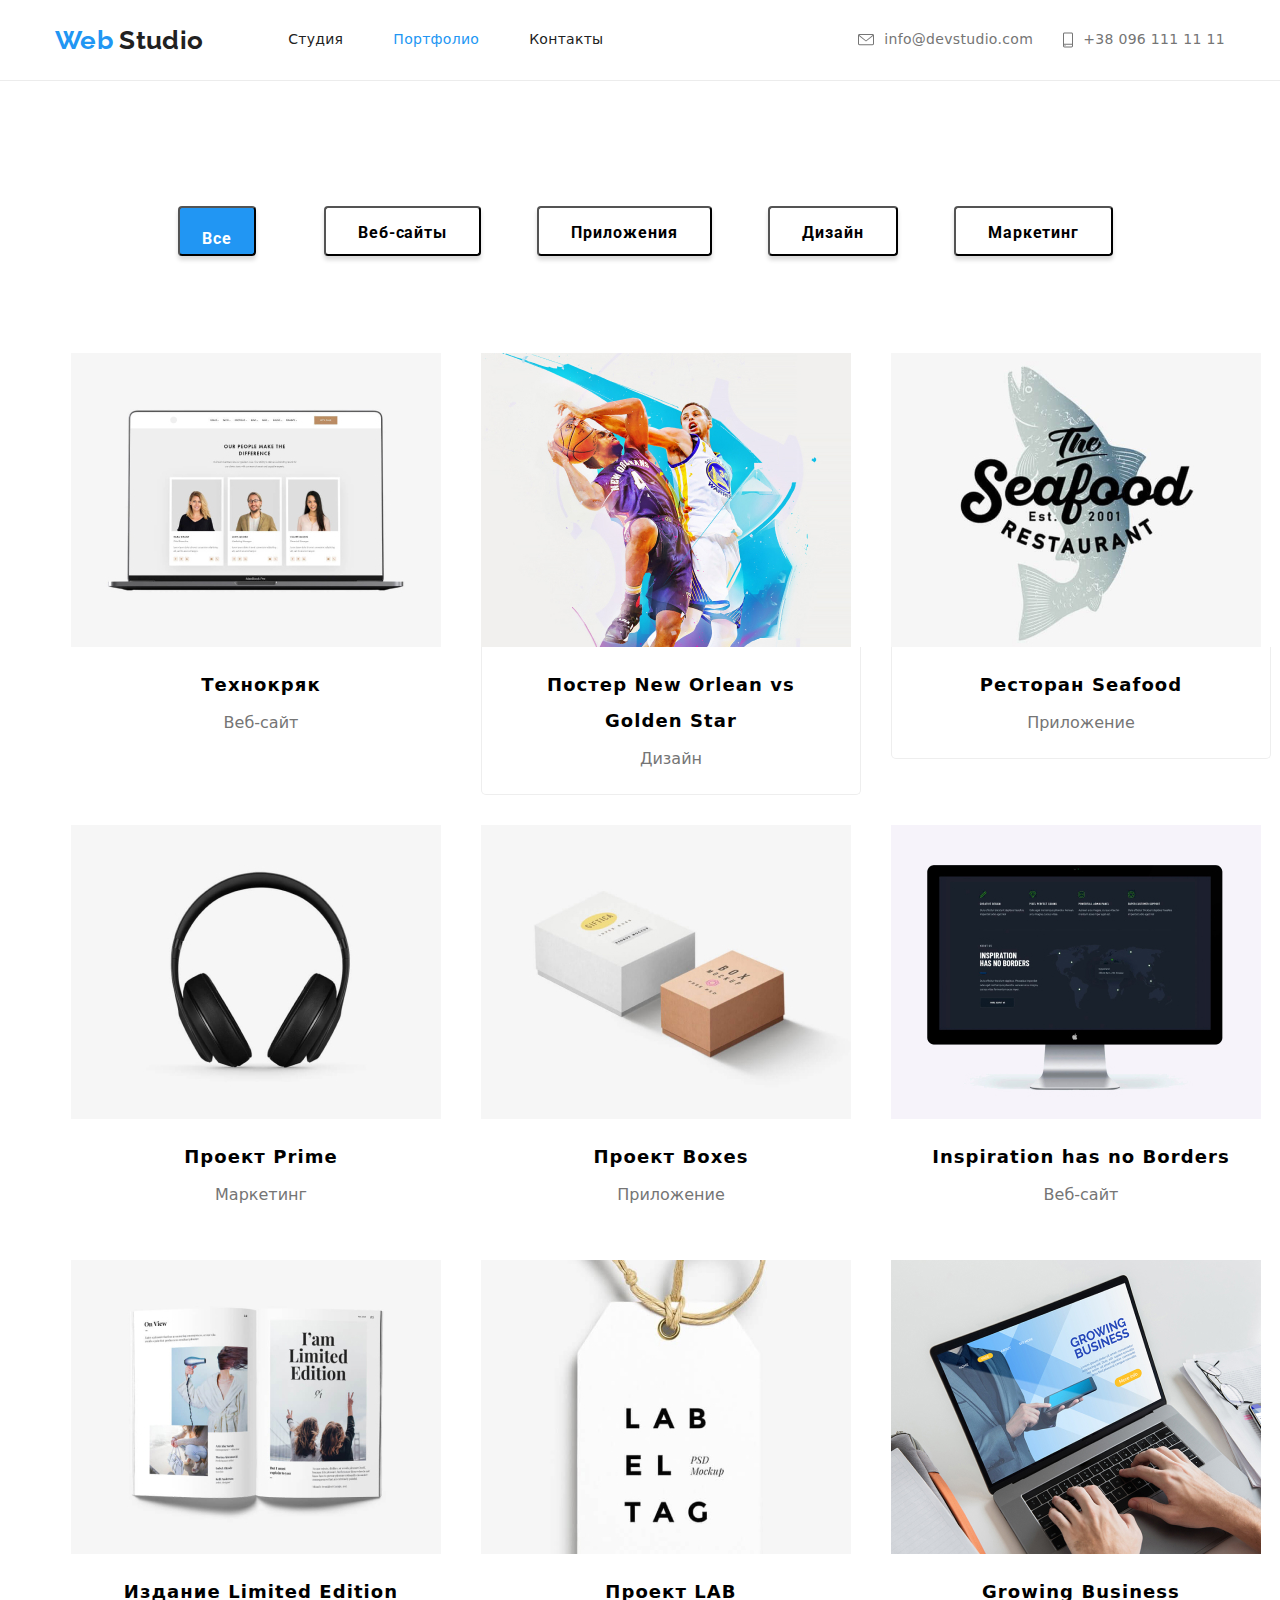
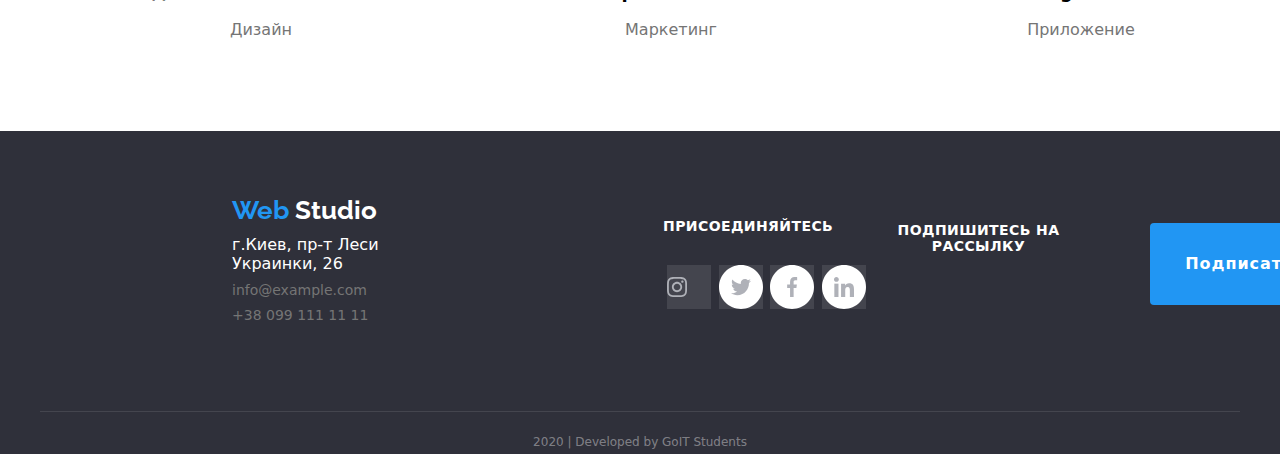
==== portfolio.html @ 2f1d593f "Initial commit" ====
<!DOCTYPE html>
<html lang="ru">
  <head>
    <meta charset="UTF-8" />
    <meta name="viewport" content="width=device-width, initial-scale=1.0" />
    <title>Document</title>
    <link
      href="https://fonts.googleapis.com/css2?family=Raleway:wght@700&family=Roboto:wght@400;500;700;900&display=swap"
      rel="stylesheet"
    />
    <link
      rel="stylesheet"
      href="https://cdnjs.cloudflare.com/ajax/libs/modern-normalize/0.6.0/modern-normalize.min.css"
    />
    <link rel="stylesheet" href="./css/styles.css" />
  </head>
  <body class="page">
    <!-- nav.container(top line) -->
    <header class="header">
      <div class="container">
        <nav class="nav-container">
          <a class="logo" href="./index.html"
            >Web<span class="part-logo"> Studio</span>
          </a>
          <ul class="list">
            <li class="list-item">
              <a class="link" href="./index.html">Студия</a>
            </li>
            <li class="list-item">
              <a class="link link-current" href="./portfolio.html">Портфолио</a>
            </li>
            <li class="list-item">
              <a class="link" href="./blank.html">Контакты</a>
            </li>
          </ul>
        </nav>
        <!-- contacts list -->
        <address class="contacts">
          <a class="button" href="mailto:info@devstudio.com"
            ><img class="contact-image" src="./images/envelope.svg" alt="" />
            <span class="contact-title">info@devstudio.com</span>
          </a>
          <a class="button" href="tel:+380961111111">
            <img class="contact-image" src="./images/smartphone.svg" alt="" />
            <span class="contact-title">+38 096 111 11 11</span></a
          >
        </address>
      </div>
    </header>
    <main>
      <!-- Features container-->
      <section class="cards">
        <div class="container">
          <div class="button-container">
            <h1 class="label">Примеры работ</h1>
            <ul class="buttons-list">
              <li class="button-item">
                <button type="button" class="all-services">Все</button>
              </li>
              <li class="button-item">
                <button type="button-primary" class="service">
                  Веб-сайты
                </button>
              </li>
              <li class="button-item">
                <button type="button-primary" class="service">
                  Приложения
                </button>
              </li>
              <li class="button-item">
                <button type="button-primary" class="service">Дизайн</button>
              </li>
              <li class="button-item">
                <button type="button-primary" class="service">
                  Маркетинг
                </button>
              </li>
            </ul>
          </div>
          <!-- <h2>Контент</h2> -->
          <div class="features-container">
            <ul class="features-list">
              <li class="item">
                <a class="link" href="./blank.html"></a
                ><img
                  class="link-img"
                  src="./images/poster1.jpg"
                  alt="photo"
                />
                <p class="feature-description">
                  Технокряк это современная площадка распространения коронавируса.
                  Компании используют эту платформу для цифрового шпионажа и атак на
                  защищённые сервера конкурентов.
                </p>
                <ul>
                  <li><h3 class="features-title">Технокряк</h3></li>
                  <li><p class="feature-type">Веб-сайт</p></li>
                </ul>
              </li>
              <li class="item">
                <a class="link" href="./blank.html"></a><img class="img-link" src="./images/poster2.jpg" alt="photo" />
                <p class="feature-description">
                  Технокряк это современная площадка распространения коронавируса.
                  Компании используют эту платформу для цифрового шпионажа и атак на
                  защищённые сервера конкурентов.
                </p>
                <ul class="list">
                  <li><h3 class="features-title">Постер New Orlean vs Golden Star</h3></li>
                  <li><p class="feature-type">Дизайн</p></li>
                </ul>
              </li>
              <li class="item">
                <a class="link" href="./blank.html"></a><img class="img-link" src="./images/poster3.jpg" alt="photo" />
                <p class="feature-description">
                  Технокряк это современная площадка распространения коронавируса.
                  Компании используют эту платформу для цифрового шпионажа и атак на
                  защищённые сервера конкурентов.
                </p>
                <ul class="list">
                <li><h3 class="features-title">Ресторан Seafood</h3></li>
                <li><p class="feature-type">Приложение</p></li>
                </ul>
              </li>
              <li class="item">
                <a class="link" href="./blank.html"></a><img class="img-link" src="./images/poster4.jpg" alt="photo" />
                <h3 class="features-title">Проект Prime</h3>
                <p class="feature-description">
                  Технокряк это современная площадка распространения коронавируса.
                  Компании используют эту платформу для цифрового шпионажа и атак на
                  защищённые сервера конкурентов.
                </p>
                <p class="feature-type">Маркетинг</p>
              </li>
              <li class="item">
                <a class="link" href="./blank.html"></a><img class="img-link" src="./images/poster5.jpg" alt="photo" />
                <h3 class="features-title">Проект Boxes</h3>
                <p class="feature-description">
                  Технокряк это современная площадка распространения коронавируса.
                  Компании используют эту платформу для цифрового шпионажа и атак на
                  защищённые сервера конкурентов.
                </p>
                <p class="feature-type">Приложение</p>
              </li>
              <li class="item">
                <a class="link" href="./blank.html"></a><img class="img-link" src="./images/poster6.jpg" alt="photo" />
                <h3 class="features-title">Inspiration has no Borders</h3>
                <p class="feature-description">
                  Технокряк это современная площадка распространения коронавируса.
                  Компании используют эту платформу для цифрового шпионажа и атак на
                  защищённые сервера конкурентов.
                </p>
                <p class="feature-type">Веб-сайт</p>
              </li>
              <li class="item">
                <a class="link" href="./blank.html"></a><img class="img-link" src="./images/poster7.jpg" alt="photo" />
                <h3 class="features-title">Издание Limited Edition</h3>
                <p class="feature-description">
                  Технокряк это современная площадка распространения коронавируса.
                  Компании используют эту платформу для цифрового шпионажа и атак на
                  защищённые сервера конкурентов.
                </p>
                <p class="feature-type">Дизайн</p>
              </li>
              <li class="item">
                <a class="link" href="./blank.html"></a><img class="img-link" src="./images/poster8.jpg" alt="photo" />
                <h3 class="features-title">Проект LAB</h3>
                <p class="feature-description">
                  Технокряк это современная площадка распространения коронавируса.
                  Компании используют эту платформу для цифрового шпионажа и атак на
                  защищённые сервера конкурентов.
                </p>
                <p class="feature-type">Маркетинг</p>
              </li>
              <li class="item">
                <a class="link" href="./blank.html"></a><img class="img-link" src="./images/poster9.jpg" alt="photo" />
                <h3 class="features-title">Growing Business</h3>
                <p class="feature-description">
                  Технокряк это современная площадка распространения коронавируса.
                  Компании используют эту платформу для цифрового шпионажа и атак на
                  защищённые сервера конкурентов.
                </p>
                <p class="feature-type">Приложение</p>
              </li>
            </ul>
          </div>
       </div>
      </section>
    </main>
      <footer class="footer">
        <div class="container">
          <div class="left-container">
            <a class="logo" href="./index.html"><span class="part-logo">Web </span><span
                class="part-logo-footer">Studio</span>
            </a>
            <address class="contacts">
              <p class="address"> г.Киев, пр-т Леси Украинки, 26</p>
              <a class="link" href="mailito:info@devstudio.com">info@example.com</a>
              <a class="link" href="tel:+380991111111">+38 099 111 11 11</a>
            </address>
          </div>
          </section>
      
          <section class="join">
            <h4 class="title">Присоединяйтесь</h4>
            <ul class="social-link-list">
              <li class="social-item">
                <a class="link" aria-label=" https://www.instagram.com/?hl=ru" href="./blank.html"><img class="link-img"
                    src="./images/inst.svg" alt="https://www.instagram.com/?hl=ru" /></a>
              </li>
              <li class="social-item">
                <a class="link" aria-label=" https://twitter.com/explore" href="./blank.html"><img class="link-img"
                    src="./images/twitter.svg" alt="https://twitter.com/explore" /></a>
              </li>
              <li class="social-item">
                <a class="link" aria-label=" https://uk-ua.facebook.com/" href="./blank.html"><img class="link-img"
                    src="./images/facebook.svg" alt="https://uk-ua.facebook.com/" /></a>
              </li>
              <li class="social-item">
                <a class="link" aria-label=" https://www.linkedin.com/" href="./blank.html"><img class="link-img"
                    src="./images/linkedin.svg" alt="https://www.linkedin.com/" /></a>
              </li>
            </ul>
          </section>
          <div class="right-container">
            <h4 class="title">Подпишитесь на рассылку</h4>
            <a class="button" href="./blank.html"><span class="join-button-title">Подписаться</span></a>
          </div>
        </div>
        <p class="copyrights">2020 | Developed by GoIT Students</p>
      </footer>
  </body>
</html>
---- css/styles.css ----
:root {
  --primary-text-color: rgba(0, 0, 0, 0.8);
  --title-text-color: #212121;
  --description-text-color: #757575;
  --accent-color: #2196f3;
  --primary-white-color: #ffffff;
}

html {
  box-sizing: border-box;
}

a {
  display: block;
}
p {
  margin: 0px;
}
h1,
h2,
h3,
h4,
h5,
h6 {
  margin-top: 0;
  margin-bottom: 0;
}
ul {
  margin: 0px;
  padding: 0px;
}

img {
  display: block;
  max-width: 100%;
  height: auto;
}

.body {
  background-color: var(--primary-white-color);
  color: var(--primary-black-color);
  font-family: Roboto, sans-serif;
  letter-spacing: 0.03em;
  
}
* ::before,
* ::after {
box-sizing: inherit;
}

.link {
  color: var(--title-text-color);
  text-decoration: none;
  font-weight: 500;
  font-size: 14px;
  line-height: 1.14;
}

.list {
  list-style: none;
}

.button {
  text-decoration: none;
}

.description {
  color: var(--description-text-color);
}

/* --Header container-- */

.logo {
  font-family: 'Raleway', sans-serif;
  font-weight: 700;
  font-size: 26px;
  line-height: 1.19;
  margin-right: 85px;
  color: var(--accent-color);
  /* identical to box height */
}

.part-logo {
  color: var(--title-text-color);
}

.part-logo:hover,
.part-logo:focus {
  color: var(--accent-color);
}

.part-logo:active,
.logo:active {
  color: crimson;
}

.header {
  background-color: var(--primary-white-color);
  letter-spacing: 0.02em;
  border-bottom: 1px solid #ececec;
}

.header .container {
  display: flex;
  max-width: 1200px;
  min-height: 80px;
  align-items: center;
  margin: 0 auto;
  padding-left: 15px;
  padding-right: 15px;
}

/* --Navigation container-- */
  .header .nav-container {
  align-items: center;
  display: flex;
  margin-right: auto;
}

.header .list {
  padding: 0px;
  display: flex;
}

.header .list-item:not(:nth-last-child(-n+1))
{
  padding-right: 50px;
}

.header .link {
padding-top: 30px;
padding-bottom: 30px;
}

.header .link-current {
  color: var(--accent-color)
}

.list-item {
  color: var(--primary-black-color);
  font-weight: 500;
  font-size: 14px;
  line-height: 1.14;
  letter-spacing: 0.02em;
}

.header .contacts {
  display: flex;
  flex-wrap: wrap;
  font-style: normal;
  margin-left: 10px;
}

.contacts .button {
  text-decoration: none;
  font-weight: 500;
  font-size: 14px;
  line-height: 1.14;
  color: #757575;
  display: flex;
}

.contacts .contact-image {
  margin-right: 10px;
}

.contacts .button:not(:nth-last-child(-n + 1)) {
  margin-right: 30px;
}

.header .button:focus,
.header .button:hover,
.header .link:focus,
.header .link:hover,
.footer .link:focus,
.footer .link:hover {
color: var(--accent-color)
}

.header .button:active,
.header .link:active,
.footer .link:active{
color: crimson
}


/* Hero container */

.hero {
  color: #ffffff;
  background-color: rgba(47, 48, 58, 0.8);
  padding-left: 15px;
  padding-right: 15px;
  min-height: 600px;
  text-align: center;
}

.hero .title {
  font-weight: 900;
  font-size: 44px;
  line-height: 1.4;
  /* or 136% */
  text-align: center;
  letter-spacing: 0.06em;
  text-transform: uppercase;
  margin-bottom: 30px;
}

.hero .container {
  display: inline-block;
  max-width: 696px;
  max-height: 120px;
  margin: 200px 452px 200px 452px;
}

/* Body */

.advantages {
  max-width: 1200px;
  margin: 0 auto;
  padding: 94px 15px;
  border-bottom: 1px solid #ececec;  
}


.advantages .title {
  font-weight: 700;
  font-size: 14px;
  line-height: 1.14;
  letter-spacing: 0.03em;
  text-transform: uppercase;
  margin-top: 30px;
}

.label {
  display: none;
}

.advantages .link-img {
  background-color: #f5f4fa;
  width: 270px;
  height: 120px;
}

.advantages .link-img:hover,
.advantages .link-img:focus {
  background-color: var(--accent-color);
}

.advantages .container {
  display: flex;
  margin: 0 auto;
}

.advantages .list {
  display: flex;
  margin: 0 auto;
}

.advantages .item {
  min-width: 270px;
  border-radius: 4px;
  overflow: hidden;
}
.advantages .item:not(:nth-last-child(-n + 1)) {
  margin-right: 30px;
}

.item .paragraph-text {
  font-size: 14px;
  line-height: 1.7;
  /* or 171% */
  color: #757575;
  margin-top: 10px;
}

/* Duties container */

.duties {
padding: 94px 0;
}

.duties .container {
max-width: 1200px;
padding: 0px 15px;
margin: 0 auto;  
}

.duties .list {
  display: flex;
  margin-left: auto;
  margin-right: auto;
  margin-top: 50px;
}

.duties .title {
  font-weight: 700;
  font-size: 36px;
  line-height: 1.16;
  text-align: center;
}

.duties .duties-title {
  display: flex;
  min-height: 70px;
  font-weight: 700;
  font-size: 14px;
  line-height: 1.14;
  text-align: center;
  text-transform: uppercase;
  background-color: rgba(47, 48, 58, 0.8);
  color: #ffffff;
}

.duties .item {
  display: flex;
  flex-direction: column;
  border-top-left-radius: 4px;
  border-top-right-radius: 4px;
  overflow: hidden;
  min-width: 370px;
}
.duties .item:not(:nth-last-child(-n + 1)) {
  margin-right: 30px;
}

.duties .duties-title-item {
  display: inline-block;
  margin: auto;
}

/* Team container */

.employees {
  padding-top: 95px;
  padding-bottom: 95px;
}

.employees .title{
  font-weight: 700;
  font-size: 36px;
  line-height: 1.17;
  text-align: center;
}

.employees .container {
  max-width: 1200px;
  margin: 0 auto;
  padding-left: 15px;
  padding-right: 15px;
}

.employees .list {
  display: flex;
  padding-top: 50px;
}

.employees .social-link-list {
  list-style: none;
  display: flex;
  max-width: 207px;
  margin: auto;
  padding-bottom: 24px;
}

.social-link-list .social-item {
  display: flex;
  margin: auto;
}

.social-link-list .social-item:hover,
.social-link-list .social-item:focus,
.employees .link:hover,
.employees .link:focus {
  background-color: var(--accent-color);
}

.employees .link {
  display: flex;
  min-width: 44px;
  min-height: 44px;
}

.social-item .link {
  margin: auto;
}

.employees .item:not(:nth-last-child(-n + 1)) {
  margin-right: 30px;
}
.employees .item {
  background-color: var(--primary-white-color);
  border-radius: 4px;
  overflow: hidden;
  min-width: 270px;
  box-shadow: 0px 2px 1px rgba(0, 0, 0, 0.2), 0px 1px 1px rgba(0, 0, 0, 0.14),
    0px 1px 3px rgba(0, 0, 0, 0.12);
  border-radius: 4px;
}
.employees .name {
  font-weight: 500;
  font-size: 16px;
  line-height: 1.19;
  /* identical to box height */
  text-align: center;
  margin-top: 30px;
  margin-bottom: 0px;
}
.employees .description {
  font-size: 16px;
  line-height: 1.19;
  /* identical to box height */
  text-align: center;
  margin-top: 10px;
}

.customers {
  padding-top: 94px;
  padding-bottom: 94px;
  padding-left: 15px;
  padding-right: 15px;
}
.customers .container {
  max-width: 1200px;
  margin: 0 auto;
}
.customers .title {
  font-weight: 700;
  font-size: 36px;
  line-height: 1.17;
  text-align: center;
}
.customers .link:hover,
.customers .link:focus {
  background-color: var(--accent-color);
}
.customers .customers-list {
  list-style: none;
  display: flex;
  margin-top: 50px;
}
.customers-list .item {
  display: flex;
  margin: auto;
  min-width: 175px;
  min-height: 90px;
  border-radius: 4px;
}
.customers-list .item:not(:nth-last-child(-n + 1)) {
  margin-right: 30px;
}
.customers-list .link {
  display: flex;
  min-width: 175px;
  min-height: 90px;
  margin: auto;
}
.customers-list .link-img {
  margin: auto;
}

.sign-up {
  font-weight: 900;
 font-size: 16px;
 line-height: 1.87;
  /* identical to box height, or 187% */
  display: flex;
  align-items: center;
  text-align: center;
  letter-spacing: 0.06em;
  color: var(--primary-white-color);
}
 
.join-title, .sign-title {
 font-weight: 700;
 font-size: 14px;
 line-height: 1.14;
 text-transform: uppercase;
 color: var(--primary-white-color);
}

/* Button container */

.button {
  font-family: inherit;
}

.hero .button {
  display: inline-block;
  border-radius: 4px;
  color: var(--primary-white-color);
  background-color: var(--accent-color);
  border: none;
  outline: none;
}

.button-primary {
  display: inline-block;
  border-radius: 4px;
  color: var(--title-text-color)
  background-color: #F5F4FA;
  border-color: transparent;
  text-align: center;
}

.order-service {
  --h: 50px;
/*   min-width: 200px; */
  padding: 0 32px; /* гарантия отступов при увеличении длинны текста*/
  
  height: var(--h);      /* центрирование одной линии текста по вертикали */
  line-height: var(--h);  /* центрирование одной линии текста по вертикали */
 
  cursor: pointer;
  
    /* текст */
  text-align: center; /* центрирование  по горзонтали */
  font-weight: 700;
  font-size: 16px;
  letter-spacing: 0.06em;
  font-family: 'Roboto', sans-serif;
  font-size: 16px;
  
  /* цвета */
  color: var(--primary-white-color);
  background: var(--accent-color);
  
  /* украшения   */
  box-shadow: 0px 4px 4px rgba(0, 0, 0, 0.15);
  border-radius: 4px;
}

.order-service:hover,
.order-service:focus {
  box-shadow: 0px 2px 2px rgba(0, 0, 0, 0.3);
}

.order-service:active {
  box-shadow: inset 0px 2px 2px crimson;
}

div {
  margin: 1rem;
  text-align: center;
}

.button-item .all-services {
  --h: 50px;
/*   min-width: 200px; */
  padding: 6px 22px; гарантия отступов при увеличении длинны текста
  width: 30px;
  
  height: var(--h);      /* центрирование одной линии текста по вертикали */
  line-height: var(--h);  /* центрирование одной линии текста по вертикали */
 
  cursor: pointer;
  
    /* текст */
  text-align: center; /* центрирование  по горзонтали */
  font-weight: 700;
  font-size: 16px;
  letter-spacing: 0.06em;
  font-family: 'Roboto', sans-serif;
  font-size: 16px;
  
  /* цвета */
  color: var(--primary-white-color);
  background: var(--accent-color);
  
  /* украшения   */
  box-shadow: 0px 4px 4px rgba(0, 0, 0, 0.15);
  border-radius: 4px;
}

.all-services:hover,
.all-services:focus {
  box-shadow: 0px 2px 2px rgba(0, 0, 0, 0.3);
}

.all-services:active {
  box-shadow: inset 0px 2px 2px crimson;
}

div {
  margin: 1rem;
  text-align: center;
}

.service {
  --h: 50px;
/*   min-width: 200px; */
  padding: 0 32px; /* гарантия отступов при увеличении длинны текста*/
  
  height: var(--h);      /* центрирование одной линии текста по вертикали */
  line-height: var(--h);  /* центрирование одной линии текста по вертикали */
 
  cursor: pointer;
  
    /* текст */
  text-align: center; /* центрирование  по горзонтали */
  font-weight: 700;
  font-size: 16px;
  letter-spacing: 0.06em;
  font-family: 'Roboto', sans-serif;
  font-size: 16px;
  
  /* цвета */
  color: var(--primary-black-color);
  background: var(--primary-white-color);
  
  /* украшения   */
  box-shadow: 0px 4px 4px rgba(0, 0, 0, 0.15);
  border-radius: 4px;
}

.service:hover, 
.service:focus {
 background-color: var(--accent-color);
 color: var(--primary-white-color);
}

.service:active {
  box-shadow: inset 0px 2px 2px crimson;
}

div {
  margin: 1rem;
  text-align: center;
}

/* portfolio */

.cards {
padding-top: 95px;
padding-bottom: 34px;
}

.cards .container {
  max-width: 1200px;
  min-width: 1200px;
  margin: auto;
  padding-left: 15px;
  padding-right: 15px;
}

.button-container .buttons-list > li:not(:nth-last-child(-n + 1)) {
  margin-right: 8px;
}

.cards .button-container {
  display: flex;
  padding-bottom: 50px;
  margin: 0 auto;
}

.button-container .buttons-list {
  display: flex;
  margin: 0 auto;
}

.button-container .button-primary {
  min-height: 38px;
  border-radius: 4px;
}

.cards .label {
  display: none;
}

.buttons-list {
  display: flex;
  justify-content: center;
}
.button-item {
  margin-right: 4px;
  margin-left: 4px;
  margin-bottom: 25px;
  margin-top: 24px;
  padding: 6px 22px;
  min-width: 145px;
  text-align: center;
}

.features-container {
  width: 1200px;
}

.features-container .features-list {
  display: flex;
  flex-wrap: wrap;
}

.features-list .item {
  min-width: calc((100% - 60px) / 3);
  max-width: 370px;
  margin-right: 30px;
  margin-bottom: 30px;
  overflow: hidden;
}

.features-list .item:nth-last-child(-n + 3) {
  margin-bottom: 0px;
}
.features-list .item:nth-child(3n) {
  margin-right: 0px;
}

.feature-description {
  display: none;
  font-weight: 400;
  font-size: 18px;
  line-height: 1.56;
  /* or 156% */
  color: #ffffff;
}

.features-list .features-title {
  font-weight: 700;
  font-size: 18px;
  line-height: 2;
  /* identical to box height, or 200% */
  letter-spacing: 0.06em;
  padding: 20px 24px 5px 24px;
}

.features-list .feature-type {
  font-size: 16px;
  line-height: 1.88;
  /* identical to box height, or 187% */
  color: #757575;
  padding: 0px 24px 20px 24px;
}

.features-list .list{
  border-right-width: 1px;
  border-right-style: solid;
  border-right-color: #eeeeee;
  border-bottom-width: 1px;
  border-bottom-style: solid;
  border-bottom-color: #eeeeee;
  border-left-width: 1px;
  border-left-style: solid;
  border-left-color: #eeeeee;
  border-bottom-right-radius: 5px;
  border-bottom-left-radius: 5px;
}



.our-duties-list {
  display: flex;
}

.our-duties-item {
  width: 370px;
  margin-right: 30px;
}

.our-duties-list > .our-duty-item :not(:last-child)
{
  margin-right: 0px;
}

.section-background {
  background-color: #F5F4FA;
}

.our-team-list {
  display: flex;
  flex-wrap: wrap;
  width: calc((100%-90px)  /4);
}

.our-team-item {
  margin-right: 30px;
  background-color: var(--primary-white-color--);
}
.our-team-list > li :not(:last-child)
{
  margin-right: 0px;
}

/* Footer container */

.footer {
  text-align: center;
  background: #2f303a;
}

.footer .container {
  min-width: 1200px;
  padding: 48px 200px 46px 200px;
  display: flex;
  align-items: center;
}

.footer .part-logo-footer,
.address {
color: var(--primary-white-color);
}

.footer .link {
  color: var(--description-text-color);
}

.footer .join {
  text-align: left;
  margin-left: 180px;
  margin-top: 10px;
}

.join .title { 
  font-weight: 700;
  font-size: 14px;
  line-height: 1.14;
  letter-spacing: 0.03em;
  text-transform: uppercase;
  color: #ffffff;
  margin-bottom: 20px;
}

.join .social-link-list {
  display: flex;
  min-width: 207px;
  min-height: 65px;
}
.join .social-link-list > li {
  min-width: 44px;
  min-height: 44px;
  margin: auto;
  display: flex;
}
.join .link {
  min-width: 44px;
  min-height: 44px;
  display: flex;
  background-color: rgba(255, 255, 255, 0.1);
  margin: 0 auto;
}
.join .link {
  margin: auto;
}
.join .link:hover,
.join .link:focus {
background-color: var(--accent-color);
}

.join .link:active {
color: crimson;
}

.left-container .address {
  margin: 10px 0;
}
.left-container .link {
  margin-bottom: 9px;
}
.footer .left-container {
  min-width: 235px;
  text-align: left;
}
.left-container .contacts {
  display: flex;
  flex-direction: column;
}

.right-container {
  margin-left: auto;
  min-width: 480px;
  display: flex;
}
.right-container .title {
  padding-bottom: 50px;
  font-weight: 700;
  font-size: 14px;
  line-height: 1.14;
  letter-spacing: 0.03em;
  text-transform: uppercase;
  color: #ffffff;
}
.right-container .button {
  display: flex;
  margin-left: 63px;
  min-width: 200px;
  min-height: 50px;
  border-radius: 4px;
  background-color: #2196f3;
}
.right-container .join-button-title {
  margin: auto;
  color: #ffffff;
  font-weight: 900;
  font-size: 16px;
  line-height: 1.87;
  /* identical to box height, or 187% */
  letter-spacing: 0.06em;
}

.footer .copyrights {
  padding-top: 18px;
  margin: 0px;
  font-weight: 400;
  font-size: 12px;
  line-height: 2;
  color: rgba(255, 255, 255, 0.4);
  display: inline-block;
  min-width: 1200px;
  border-top: 1px solid rgba(255, 255, 255, 0.1);
}

.footer .part-logo {
  color: var(--accent-color);
}

.footer .part-logo-footer {
  color: var(--primary-white-color);
}

.footer .part-logo-footer:hover,
.footer .part-logo-footer:focus {
  color: var(--accent-color);
}

.footer .part-logo:active,
.footer .part-logo-footer:active {
  color: crimson;
}


ul {
  list-style: none;
}

 a {
 text-decoration: none;
 color: inherit;
 }

 address {
font-style: inherit;
}
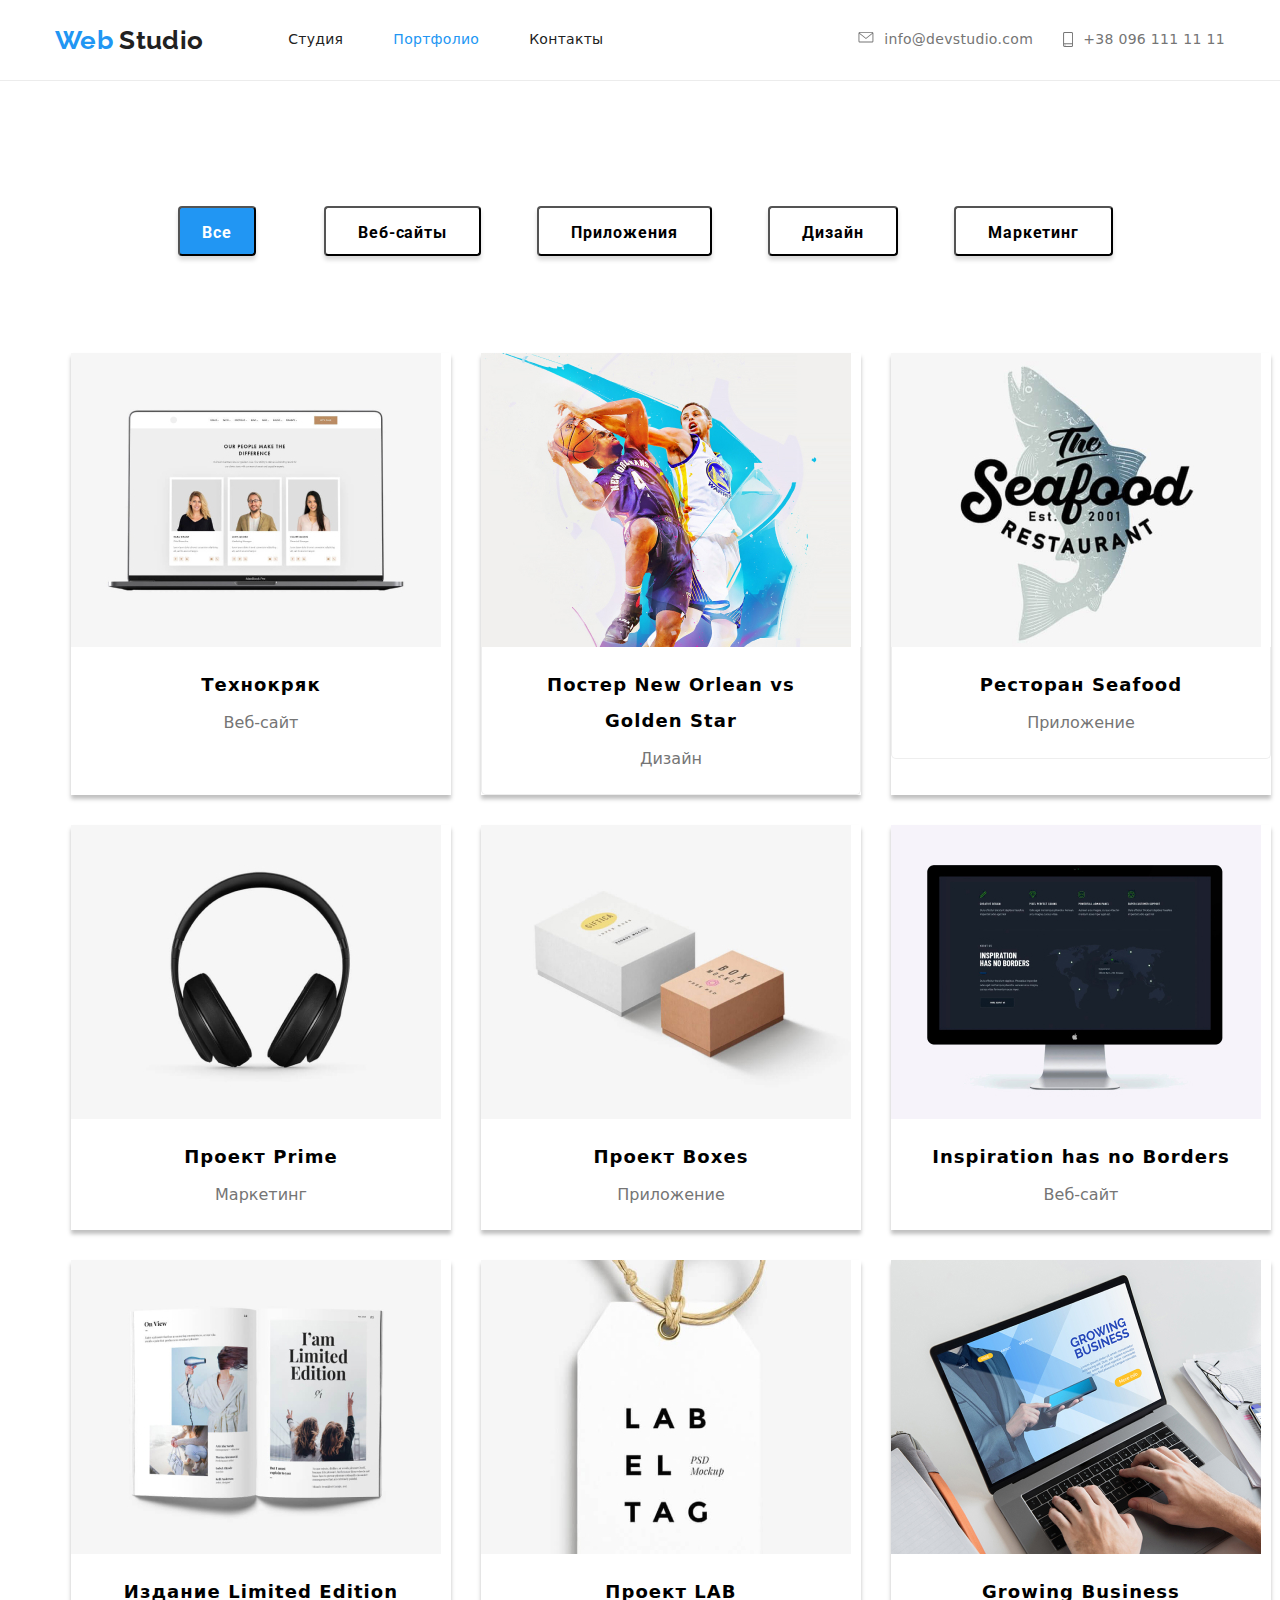
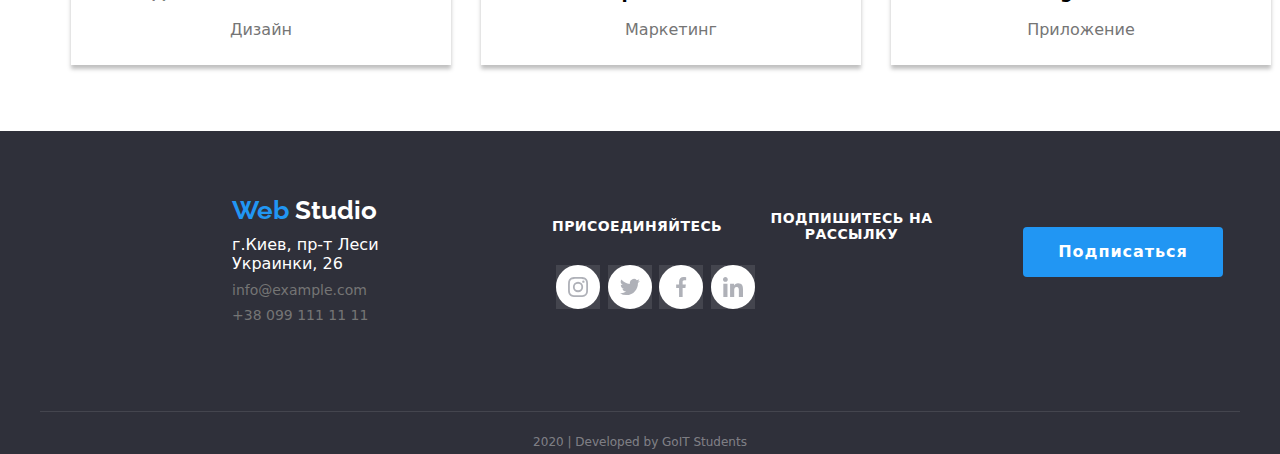
==== commit 15d57b7a: "22.07.20 remarks" ====
--- a/portfolio.html
+++ b/portfolio.html
@@ -19,8 +19,7 @@
     <header class="header">
       <div class="container">
         <nav class="nav-container">
-          <a class="logo" href="./index.html"
-            >Web<span class="part-logo"> Studio</span>
+          <a class="logo" href="./index.html">Web<span class="part-logo"> Studio</span>
           </a>
           <ul class="list">
             <li class="list-item">
@@ -36,14 +35,17 @@
         </nav>
         <!-- contacts list -->
         <address class="contacts">
-          <a class="button" href="mailto:info@devstudio.com"
-            ><img class="contact-image" src="./images/envelope.svg" alt="" />
-            <span class="contact-title">info@devstudio.com</span>
+          <a class="button" href="mailto:info@devstudio.com">
+            <svg class="icon" width="16" height="11.2">
+              <use href="./images/sprite.svg#icon-envelope"></use>
+            </svg>info@devstudio.com
           </a>
           <a class="button" href="tel:+380961111111">
-            <img class="contact-image" src="./images/smartphone.svg" alt="" />
-            <span class="contact-title">+38 096 111 11 11</span></a
-          >
+            <svg class="icon" width="10" height="15">
+              <use href="./images/sprite.svg#icon-smartphone"></use>
+            </svg>
+            <span class="contact-title">+38 096 111 11 11</span>
+          </a>
         </address>
       </div>
     </header>
@@ -204,26 +206,42 @@
             <h4 class="title">Присоединяйтесь</h4>
             <ul class="social-link-list">
               <li class="social-item">
-                <a class="link" aria-label=" https://www.instagram.com/?hl=ru" href="./blank.html"><img class="link-img"
-                    src="./images/inst.svg" alt="https://www.instagram.com/?hl=ru" /></a>
-              </li>
-              <li class="social-item">
-                <a class="link" aria-label=" https://twitter.com/explore" href="./blank.html"><img class="link-img"
-                    src="./images/twitter.svg" alt="https://twitter.com/explore" /></a>
-              </li>
-              <li class="social-item">
-                <a class="link" aria-label=" https://uk-ua.facebook.com/" href="./blank.html"><img class="link-img"
-                    src="./images/facebook.svg" alt="https://uk-ua.facebook.com/" /></a>
-              </li>
-              <li class="social-item">
-                <a class="link" aria-label=" https://www.linkedin.com/" href="./blank.html"><img class="link-img"
-                    src="./images/linkedin.svg" alt="https://www.linkedin.com/" /></a>
+                <a class="link" aria-label=" https://www.instagram.com/?hl=ru" href="./blank.html"><svg class="icon"
+                    width="44" height="44">
+                    <use href="./images/sprite.svg#icon-inst"></use>
+                  </svg>
+                </a>
+              </li>
+              <li class="social-item">
+                <a class="link" aria-label=" https://www.instagram.com/?hl=ru" href="./blank.html"><svg class="icon"
+                    width="44" height="44">
+                    <use href="./images/sprite.svg#icon-twitter"></use>
+                  </svg>
+                </a>
+              </li>
+              <li class="social-item">
+                <a class="link" aria-label=" https://www.instagram.com/?hl=ru" href="./blank.html"><svg class="icon"
+                    width="44" height="44">
+                    <use href="./images/sprite.svg#icon-facebook"></use>
+                  </svg>
+                </a>
+              </li>
+              <li class="social-item">
+                <a class="link" aria-label=" https://www.instagram.com/?hl=ru" href="./blank.html"><svg class="icon"
+                    width="44" height="44">
+                    <use href="./images/sprite.svg#icon-linkedin"></use>
+                  </svg>
+                </a>
               </li>
             </ul>
           </section>
           <div class="right-container">
             <h4 class="title">Подпишитесь на рассылку</h4>
-            <a class="button" href="./blank.html"><span class="join-button-title">Подписаться</span></a>
+            <div class="button-container">
+              <a class="button" href="./blank.html">
+                <span class="join-button-title">Подписаться</span>
+              </a>
+            </div>
           </div>
         </div>
         <p class="copyrights">2020 | Developed by GoIT Students</p>
--- a/css/styles.css
+++ b/css/styles.css
@@ -148,7 +148,8 @@
   display: flex;
   flex-wrap: wrap;
   font-style: normal;
-  margin-left: 10px;
+  margin-left: auto;
+  justify-content: center;
 }
 
 .contacts .button {
@@ -158,6 +159,18 @@
   line-height: 1.14;
   color: #757575;
   display: flex;
+}
+
+.button .icon {
+  display: inline-block;
+  margin-right: 10px;
+  background-position: center;
+  align-content: center;
+}
+
+.button .icon:hover,
+.button .icon:focus {
+  background-color: var(--accent-color);
 }
 
 .contacts .contact-image {
@@ -186,14 +199,29 @@
 
 /* Hero container */
 
+/* Overlay */
+
 .hero {
   color: #ffffff;
-  background-color: rgba(47, 48, 58, 0.8);
   padding-left: 15px;
   padding-right: 15px;
   min-height: 600px;
   text-align: center;
-}
+  max-width: 1600px;
+  margin-left: auto;
+  margin-right: auto;
+}
+
+.overlay {
+ height: 600px;
+ max-width: 1600px;
+ margin-left: auto;
+ margin-right: auto;
+ background-image: linear-gradient(to right, rgba(47, 48, 58, 0.8), rgba(47, 48, 58, 0.8)), url(../images/Header\ img.jpg);
+ background-size: cover;
+ background-position: center;
+}
+
 
 .hero .title {
   font-weight: 900;
@@ -230,20 +258,24 @@
   letter-spacing: 0.03em;
   text-transform: uppercase;
   margin-top: 30px;
+  text-align: left;
 }
 
 .label {
   display: none;
 }
 
-.advantages .link-img {
-  background-color: #f5f4fa;
+.advantages .icon-container {
   width: 270px;
   height: 120px;
-}
-
-.advantages .link-img:hover,
-.advantages .link-img:focus {
+  background-color: #f5f4fa;
+  padding: 25px 100px;
+  border-radius: 4px;
+  margin-left: 0px;
+}
+
+.advantages .icon-container:hover,
+.advantages .icon-container:focus {
   background-color: var(--accent-color);
 }
 
@@ -258,7 +290,7 @@
 }
 
 .advantages .item {
-  min-width: 270px;
+  max-width: 270px;
   border-radius: 4px;
   overflow: hidden;
 }
@@ -272,6 +304,7 @@
   /* or 171% */
   color: #757575;
   margin-top: 10px;
+  text-align: left;
 }
 
 /* Duties container */
@@ -444,6 +477,7 @@
   margin: auto;
   min-width: 175px;
   min-height: 90px;
+  outline: solid 1px #AFB1B8;
   border-radius: 4px;
 }
 .customers-list .item:not(:nth-last-child(-n + 1)) {
@@ -486,7 +520,7 @@
 }
 
 .hero .button {
-  display: inline-block;
+  display: inline-flex;
   border-radius: 4px;
   color: var(--primary-white-color);
   background-color: var(--accent-color);
@@ -494,6 +528,13 @@
   outline: none;
 }
 
+  /* .contacts .button:first-child::after {
+  content: ;
+  background-image: url(../images/envelope.svg);
+  background-size: contain;
+  background-color: tomato;
+  } */
+
 .button-primary {
   display: inline-block;
   border-radius: 4px;
@@ -547,7 +588,7 @@
 .button-item .all-services {
   --h: 50px;
 /*   min-width: 200px; */
-  padding: 6px 22px; гарантия отступов при увеличении длинны текста
+  padding: 0px 22px; гарантия отступов при увеличении длинны текста
   width: 30px;
   
   height: var(--h);      /* центрирование одной линии текста по вертикали */
@@ -696,6 +737,7 @@
   margin-right: 30px;
   margin-bottom: 30px;
   overflow: hidden;
+  box-shadow: 0px 4px 4px rgba(0, 0, 0, 0.25);
 }
 
 .features-list .item:nth-last-child(-n + 3) {
@@ -774,6 +816,7 @@
 .our-team-item {
   margin-right: 30px;
   background-color: var(--primary-white-color--);
+  box-shadow: 0px 4px 4px rgba(0, 0, 0, 0.25);
 }
 .our-team-list > li :not(:last-child)
 {
@@ -785,6 +828,10 @@
 .footer {
   text-align: center;
   background: #2f303a;
+  justify-content: space-around;
+  max-width: 1600px;
+  margin-left: auto;
+  margin-right: auto;
 }
 
 .footer .container {
@@ -805,7 +852,7 @@
 
 .footer .join {
   text-align: left;
-  margin-left: 180px;
+  margin-left: 69px;
   margin-top: 10px;
 }
 
@@ -870,7 +917,7 @@
   display: flex;
 }
 .right-container .title {
-  padding-bottom: 50px;
+  padding-bottom: 75px;
   font-weight: 700;
   font-size: 14px;
   line-height: 1.14;
@@ -895,6 +942,15 @@
   /* identical to box height, or 187% */
   letter-spacing: 0.06em;
 }
+
+.right-container .join-button-title::after {
+  background-image: url(../images/icon\ send.svg);
+  background-size: contain;
+  content: ;
+  width: 24px;
+  height: 24px;
+}
+
 
 .footer .copyrights {
   padding-top: 18px;
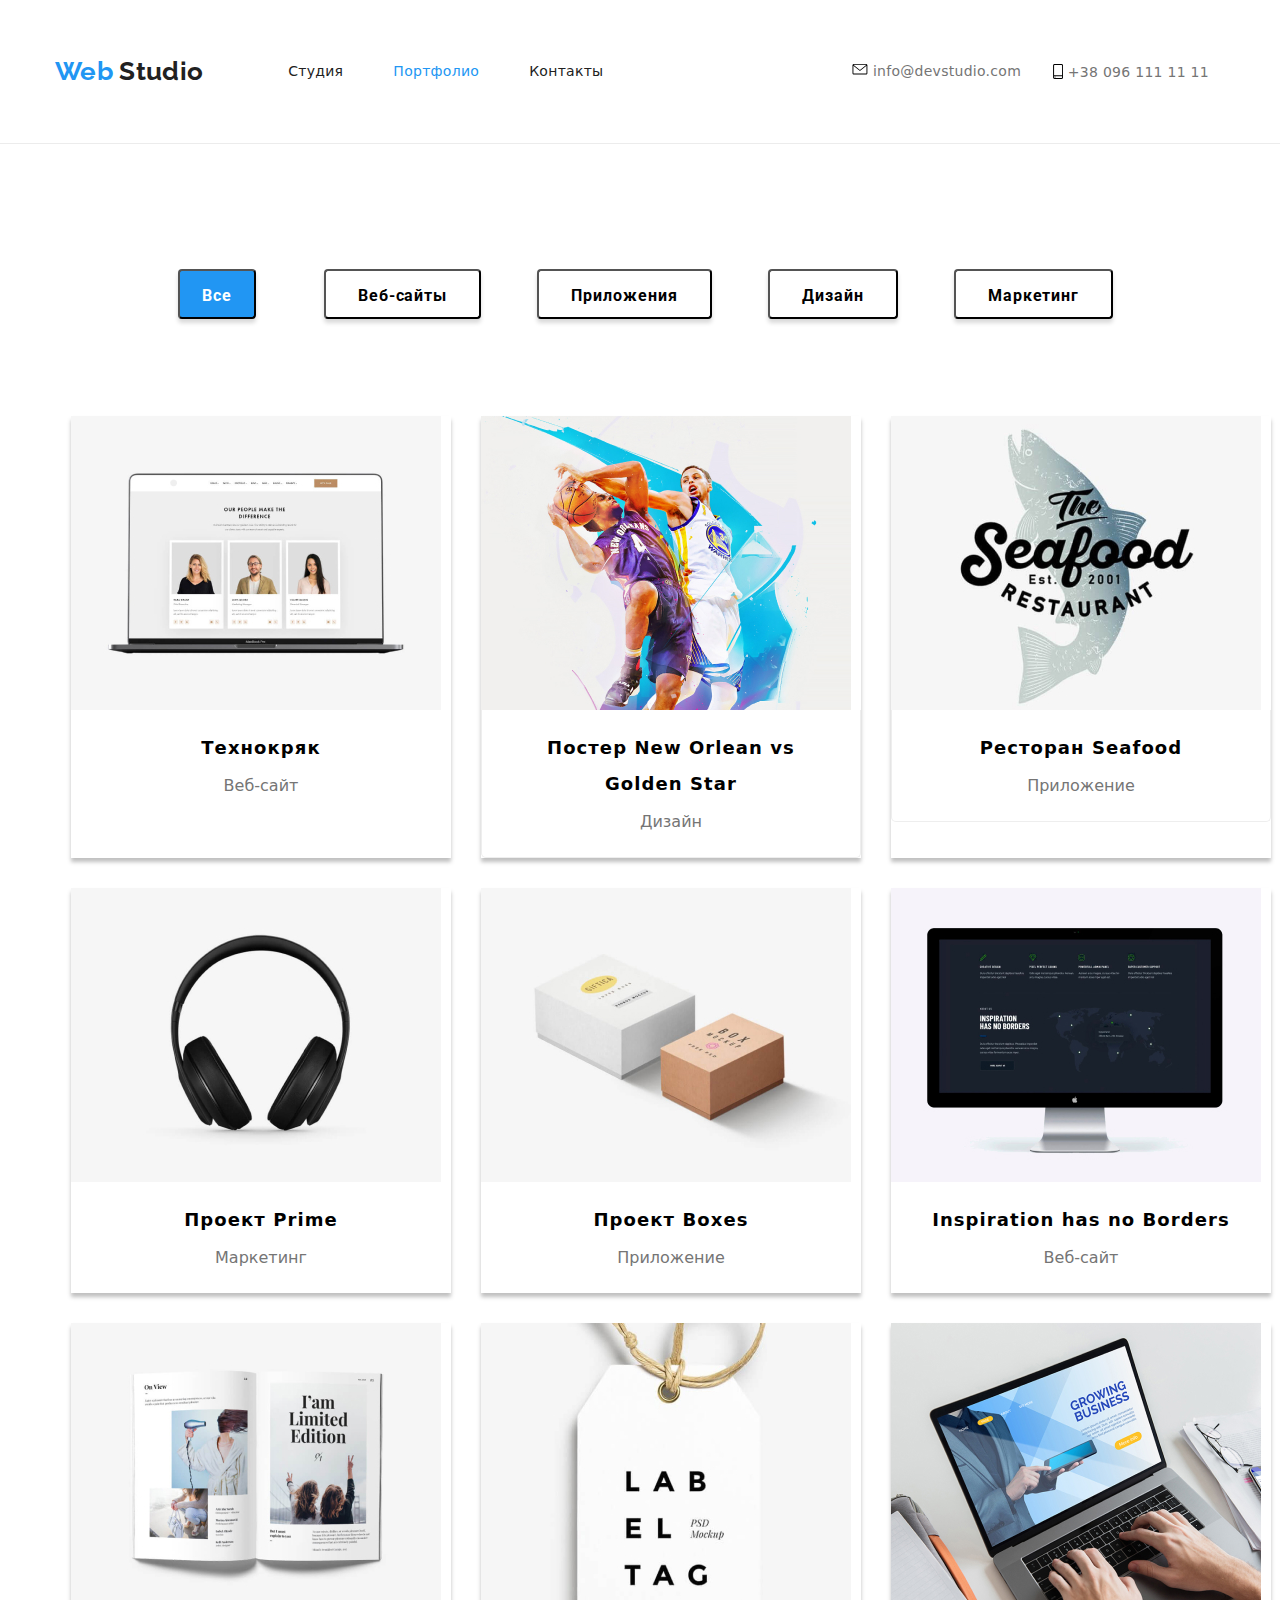
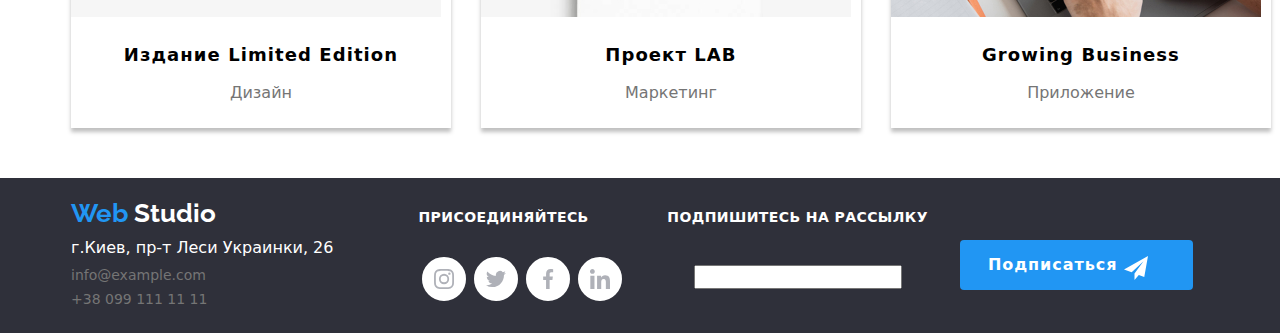
==== commit 0a6e9b8b: "remarks 24.07.2020" ====
--- a/portfolio.html
+++ b/portfolio.html
@@ -34,19 +34,21 @@
           </ul>
         </nav>
         <!-- contacts list -->
-        <address class="contacts">
-          <a class="button" href="mailto:info@devstudio.com">
-            <svg class="icon" width="16" height="11.2">
-              <use href="./images/sprite.svg#icon-envelope"></use>
-            </svg>info@devstudio.com
-          </a>
-          <a class="button" href="tel:+380961111111">
-            <svg class="icon" width="10" height="15">
-              <use href="./images/sprite.svg#icon-smartphone"></use>
-            </svg>
-            <span class="contact-title">+38 096 111 11 11</span>
-          </a>
-        </address>
+        <ul class=" contacts-list">
+          <li class="auth-nav">
+            <a href="mailto:info@devstudio.com" class="link">
+              <svg class="icon" width="16" height="11.2">
+                <use href="./images/sprite.svg#icon-envelope"></use>
+              </svg>
+              info@devstudio.com</a>
+          </li>
+          <li class="auth-nav">
+            <a href="tel:+38096111111" class="link">
+              <svg class="icon phone" width="10" height="15">
+                <use href="./images/sprite.svg#icon-smartphone"></use>
+              </svg>
+              +38 096 111 11 11</a></li>
+        </ul>
       </div>
     </header>
     <main>
@@ -188,63 +190,66 @@
        </div>
       </section>
     </main>
-      <footer class="footer">
-        <div class="container">
-          <div class="left-container">
-            <a class="logo" href="./index.html"><span class="part-logo">Web </span><span
-                class="part-logo-footer">Studio</span>
+    <footer class="footer">
+      <div class="container">
+        <div class="left-container">
+          <a class="logo" href="./index.html"><span class="part-logo">Web </span><span
+              class="part-logo-footer">Studio</span>
+          </a>
+          <address class="contacts">
+            <p class="address"> г.Киев, пр-т Леси Украинки, 26</p>
+            <a class="link" href="mailito:info@devstudio.com">info@example.com</a>
+            <a class="link" href="tel:+380991111111">+38 099 111 11 11</a>
+          </address>
+        </div>
+        </section>
+
+        <section class="join">
+          <h4 class="title">Присоединяйтесь</h4>
+          <ul class="social-link-list">
+            <li class="social-item">
+              <a class="link" aria-label=" https://www.instagram.com/?hl=ru" href="./blank.html"><svg class="icon"
+                  width="44" height="44">
+                  <use href="./images/sprite.svg#icon-inst"></use>
+                </svg>
+              </a>
+            </li>
+            <li class="social-item">
+              <a class="link" aria-label=" https://www.instagram.com/?hl=ru" href="./blank.html"><svg class="icon"
+                  width="44" height="44">
+                  <use href="./images/sprite.svg#icon-twitter"></use>
+                </svg>
+              </a>
+            </li>
+            <li class="social-item">
+              <a class="link" aria-label=" https://www.instagram.com/?hl=ru" href="./blank.html"><svg class="icon"
+                  width="44" height="44">
+                  <use href="./images/sprite.svg#icon-facebook"></use>
+                </svg>
+              </a>
+            </li>
+            <li class="social-item">
+              <a class="link" aria-label=" https://www.instagram.com/?hl=ru" href="./blank.html"><svg class="icon"
+                  width="44" height="44">
+                  <use href="./images/sprite.svg#icon-linkedin"></use>
+                </svg>
+              </a>
+            </li>
+          </ul>
+        </section>
+        <div class="right-container">
+          <div class="title-container">
+            <h4 class="title">Подпишитесь на рассылку</h4><br>
+            <input type="email">
+          </div>
+          <div class="sign-container">
+            <a class="sign" href="./blank.html">
+              Подписаться
             </a>
-            <address class="contacts">
-              <p class="address"> г.Киев, пр-т Леси Украинки, 26</p>
-              <a class="link" href="mailito:info@devstudio.com">info@example.com</a>
-              <a class="link" href="tel:+380991111111">+38 099 111 11 11</a>
-            </address>
-          </div>
-          </section>
-      
-          <section class="join">
-            <h4 class="title">Присоединяйтесь</h4>
-            <ul class="social-link-list">
-              <li class="social-item">
-                <a class="link" aria-label=" https://www.instagram.com/?hl=ru" href="./blank.html"><svg class="icon"
-                    width="44" height="44">
-                    <use href="./images/sprite.svg#icon-inst"></use>
-                  </svg>
-                </a>
-              </li>
-              <li class="social-item">
-                <a class="link" aria-label=" https://www.instagram.com/?hl=ru" href="./blank.html"><svg class="icon"
-                    width="44" height="44">
-                    <use href="./images/sprite.svg#icon-twitter"></use>
-                  </svg>
-                </a>
-              </li>
-              <li class="social-item">
-                <a class="link" aria-label=" https://www.instagram.com/?hl=ru" href="./blank.html"><svg class="icon"
-                    width="44" height="44">
-                    <use href="./images/sprite.svg#icon-facebook"></use>
-                  </svg>
-                </a>
-              </li>
-              <li class="social-item">
-                <a class="link" aria-label=" https://www.instagram.com/?hl=ru" href="./blank.html"><svg class="icon"
-                    width="44" height="44">
-                    <use href="./images/sprite.svg#icon-linkedin"></use>
-                  </svg>
-                </a>
-              </li>
-            </ul>
-          </section>
-          <div class="right-container">
-            <h4 class="title">Подпишитесь на рассылку</h4>
-            <div class="button-container">
-              <a class="button" href="./blank.html">
-                <span class="join-button-title">Подписаться</span>
-              </a>
-            </div>
-          </div>
+          </div>
+
         </div>
-        <p class="copyrights">2020 | Developed by GoIT Students</p>
-      </footer>
+      </div>
+    </footer>
   </body>
 </html>
--- a/css/styles.css
+++ b/css/styles.css
@@ -144,41 +144,50 @@
   letter-spacing: 0.02em;
 }
 
-.header .contacts {
-  display: flex;
-  flex-wrap: wrap;
-  font-style: normal;
-  margin-left: auto;
+.contacts-list {
+  display: flex;
+  padding: 0;
+  margin: 0;
+  list-style: none;
+}
+
+.auth-nav {
+  display: flex;
   justify-content: center;
-}
-
-.contacts .button {
+  align-items: center;
+  margin: 0 1rem;
+  padding-top: 32px;
+  padding-bottom: 32px;
+}
+
+.auth-nav .link {
+  display: block;
   text-decoration: none;
   font-weight: 500;
   font-size: 14px;
   line-height: 1.14;
+  letter-spacing: 0.02em;
   color: #757575;
-  display: flex;
-}
-
-.button .icon {
-  display: inline-block;
-  margin-right: 10px;
-  background-position: center;
-  align-content: center;
-}
-
-.button .icon:hover,
-.button .icon:focus {
-  background-color: var(--accent-color);
-}
-
-.contacts .contact-image {
-  margin-right: 10px;
-}
-
-.contacts .button:not(:nth-last-child(-n + 1)) {
-  margin-right: 30px;
+  /*   transition-property: color;
+  transition-duration: 250ms;
+  transition-timing-function: cubic-bezier(0.4, 0, 0.2, 1); */
+}
+
+.auth-nav .icon,
+.link {
+  transition-property: color, fill;
+  transition-duration: 250ms;
+  transition-timing-function: cubic-bezier(0.4, 0, 0.2, 1);
+}
+.phone {
+  position: relative;
+  top: 2px;
+}
+
+.auth-nav .link:hover,
+.auth-nav .link:hover svg {
+  fill: var(--accent-color);
+  color: var(--accent-color);
 }
 
 .header .button:focus,
@@ -224,6 +233,8 @@
 
 
 .hero .title {
+  width: 696px;
+  height: 120px;
   font-weight: 900;
   font-size: 44px;
   line-height: 1.4;
@@ -236,8 +247,7 @@
 
 .hero .container {
   display: inline-block;
-  max-width: 696px;
-  max-height: 120px;
+
   margin: 200px 452px 200px 452px;
 }
 
@@ -388,36 +398,6 @@
   padding-top: 50px;
 }
 
-.employees .social-link-list {
-  list-style: none;
-  display: flex;
-  max-width: 207px;
-  margin: auto;
-  padding-bottom: 24px;
-}
-
-.social-link-list .social-item {
-  display: flex;
-  margin: auto;
-}
-
-.social-link-list .social-item:hover,
-.social-link-list .social-item:focus,
-.employees .link:hover,
-.employees .link:focus {
-  background-color: var(--accent-color);
-}
-
-.employees .link {
-  display: flex;
-  min-width: 44px;
-  min-height: 44px;
-}
-
-.social-item .link {
-  margin: auto;
-}
-
 .employees .item:not(:nth-last-child(-n + 1)) {
   margin-right: 30px;
 }
@@ -437,7 +417,7 @@
   /* identical to box height */
   text-align: center;
   margin-top: 30px;
-  margin-bottom: 0px;
+  margin-bottom: 10px;
 }
 .employees .description {
   font-size: 16px;
@@ -445,7 +425,48 @@
   /* identical to box height */
   text-align: center;
   margin-top: 10px;
-}
+  margin-bottom: 16px;
+}
+
+.employees .social-link-list {
+  list-style: none;
+  display: flex;
+  max-width: 206px;
+  margin: auto;
+}
+
+.social-link-list .social-item {
+  display: flex;
+  margin: auto;
+}
+
+.social-item .link {
+  display: inline-block;
+  border-radius: 50%;
+  color: var(--description-text-color);
+  transition: all 1s ease-in-out;
+  background-color: var(--primary-white-color);
+}
+
+.social-item .link:hover,
+.social-item .link:focus
+{ color: var(--accent-color);
+  background-color: var(--accent-color);
+}
+
+.social-item .icon {
+  display: inline-block;
+  fill: var(--primary-white-color);
+  color: var(--description-text-color);
+}
+
+.link:hover .icon
+ {
+  fill: var(--accent-color);
+  color: var(--accent-color);
+}
+
+
 
 .customers {
   padding-top: 94px;
@@ -463,10 +484,7 @@
   line-height: 1.17;
   text-align: center;
 }
-.customers .link:hover,
-.customers .link:focus {
-  background-color: var(--accent-color);
-}
+
 .customers .customers-list {
   list-style: none;
   display: flex;
@@ -475,42 +493,37 @@
 .customers-list .item {
   display: flex;
   margin: auto;
-  min-width: 175px;
-  min-height: 90px;
+  fill: #AFB1B8;
   outline: solid 1px #AFB1B8;
   border-radius: 4px;
 }
 .customers-list .item:not(:nth-last-child(-n + 1)) {
   margin-right: 30px;
 }
-.customers-list .link {
-  display: flex;
-  min-width: 175px;
-  min-height: 90px;
+.customers-list .customer-link {
+  display: inline-flex;
+  border-radius: 50%;
   margin: auto;
-}
-.customers-list .link-img {
-  margin: auto;
-}
-
-.sign-up {
-  font-weight: 900;
- font-size: 16px;
- line-height: 1.87;
-  /* identical to box height, or 187% */
-  display: flex;
-  align-items: center;
-  text-align: center;
-  letter-spacing: 0.06em;
-  color: var(--primary-white-color);
-}
- 
-.join-title, .sign-title {
- font-weight: 700;
- font-size: 14px;
- line-height: 1.14;
- text-transform: uppercase;
- color: var(--primary-white-color);
+  color: var(--description-text-color);
+  transition: all 1s ease-in-out;
+  background-color: var(--primary-white-color);
+
+}
+
+.customers-list .icon {
+ color: var(--description-text-color);
+ transition: fill 1s ease-in-out;
+}
+
+
+.customer-link:hover {
+  color: var(--accent-color);
+  
+  
+}
+
+.customer-link:hover .icon {
+  fill: var(--accent-color);
 }
 
 /* Button container */
@@ -826,19 +839,19 @@
 /* Footer container */
 
 .footer {
-  text-align: center;
   background: #2f303a;
-  justify-content: space-around;
-  max-width: 1600px;
-  margin-left: auto;
-  margin-right: auto;
 }
 
 .footer .container {
-  min-width: 1200px;
-  padding: 48px 200px 46px 200px;
-  display: flex;
+  display: flex;
+  
+  max-width: 1200px;
+  min-height: 80px;
   align-items: center;
+  margin: 0 auto;
+  padding-left: 15px;
+  padding-right: 15px;
+  align-items: baseline;
 }
 
 .footer .part-logo-footer,
@@ -903,7 +916,7 @@
   margin-bottom: 9px;
 }
 .footer .left-container {
-  min-width: 235px;
+  min-width: 231px;
   text-align: left;
 }
 .left-container .contacts {
@@ -917,7 +930,7 @@
   display: flex;
 }
 .right-container .title {
-  padding-bottom: 75px;
+  padding-bottom: 20px;
   font-weight: 700;
   font-size: 14px;
   line-height: 1.14;
@@ -925,16 +938,22 @@
   text-transform: uppercase;
   color: #ffffff;
 }
-.right-container .button {
-  display: flex;
-  margin-left: 63px;
+
+.title-container {
+  max-width: 355px;
+  max-height: 86px;
+}
+
+.sign-container .sign {
+  display: inline-block;
+  align-items: center;
+  text-decoration: none;
+  margin-top: 30px;
+  padding: 10px 13px 10px 28px;
   min-width: 200px;
-  min-height: 50px;
+  height: 50px;
   border-radius: 4px;
   background-color: #2196f3;
-}
-.right-container .join-button-title {
-  margin: auto;
   color: #ffffff;
   font-weight: 900;
   font-size: 16px;
@@ -943,25 +962,18 @@
   letter-spacing: 0.06em;
 }
 
-.right-container .join-button-title::after {
-  background-image: url(../images/icon\ send.svg);
-  background-size: contain;
-  content: ;
+.email {
+  padding-top: 30px;
+}
+
+.sign::after {
+  display: inline-flex;
   width: 24px;
   height: 24px;
-}
-
-
-.footer .copyrights {
-  padding-top: 18px;
-  margin: 0px;
-  font-weight: 400;
-  font-size: 12px;
-  line-height: 2;
-  color: rgba(255, 255, 255, 0.4);
-  display: inline-block;
-  min-width: 1200px;
-  border-top: 1px solid rgba(255, 255, 255, 0.1);
+  content: "";
+  background-image: url(../images/icon\ send.svg);
+  padding: 13px 28px 10px;
+  background-repeat: no-repeat;
 }
 
 .footer .part-logo {
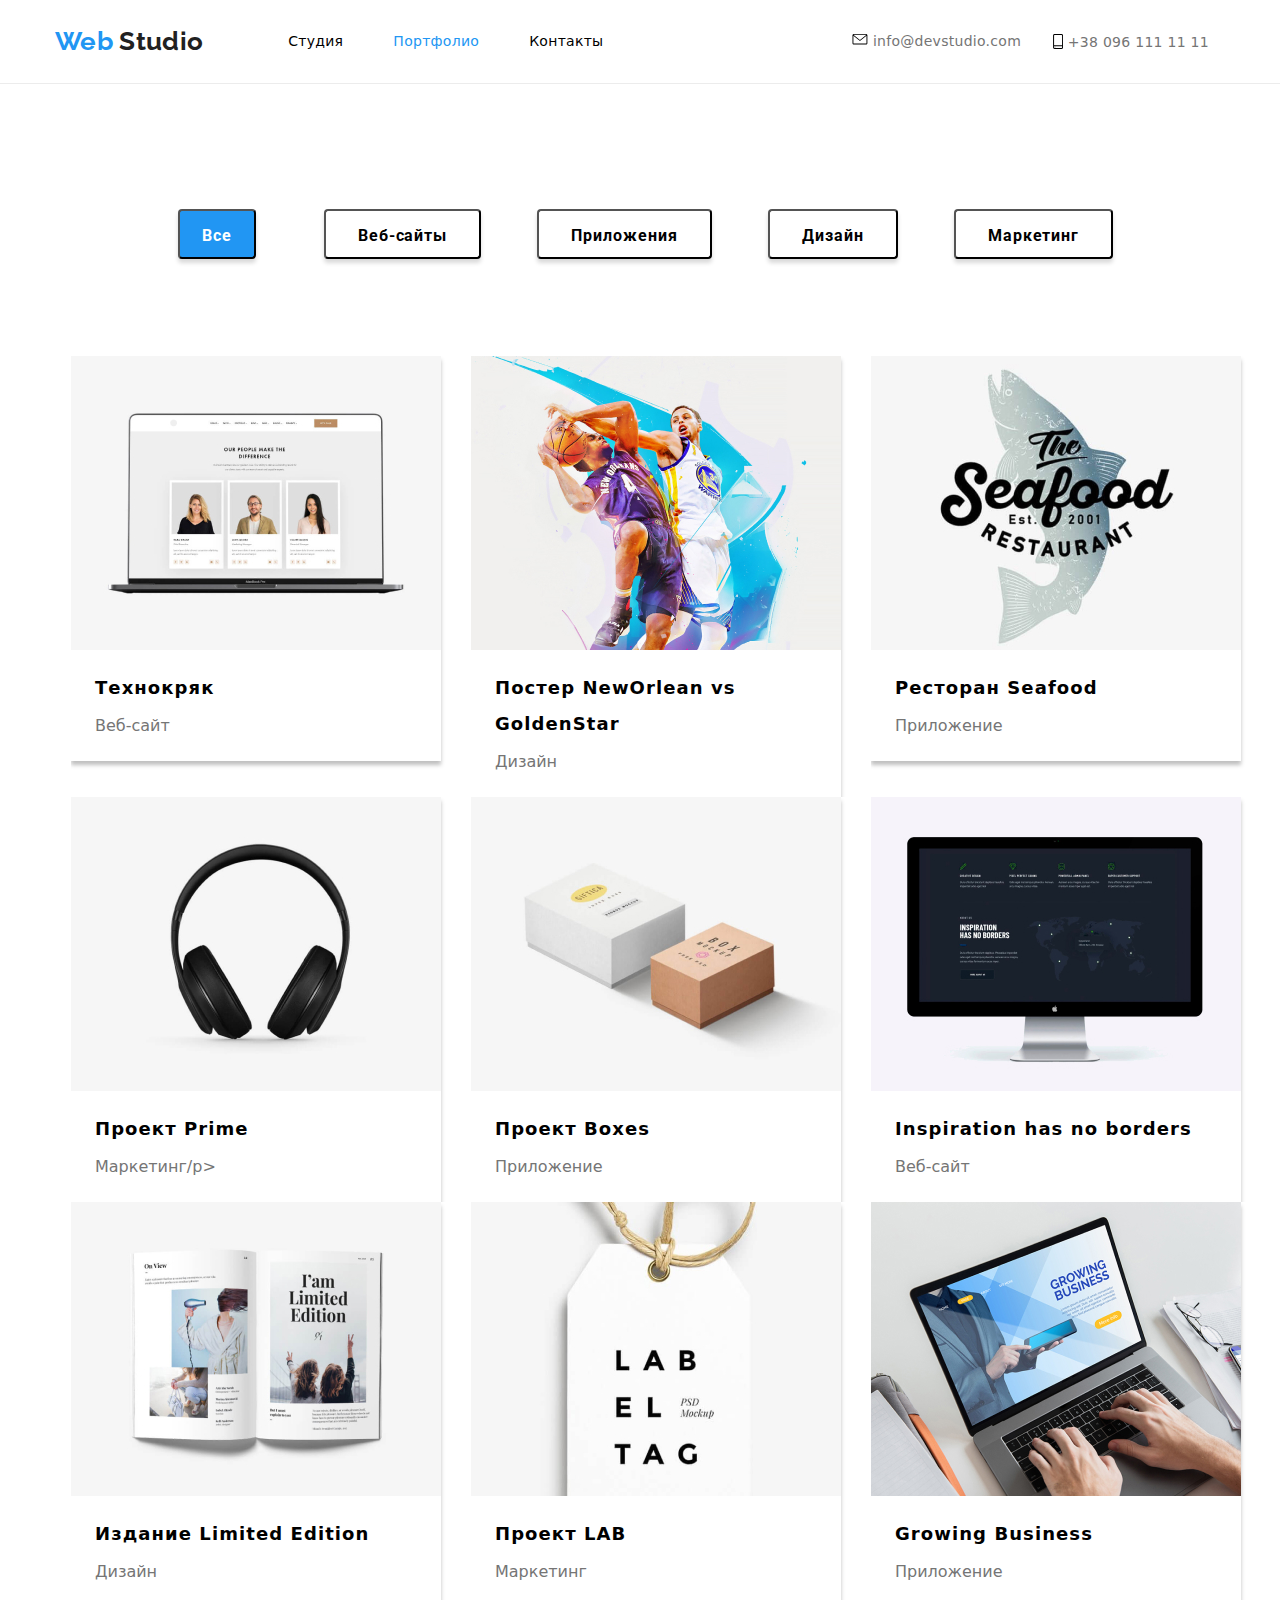
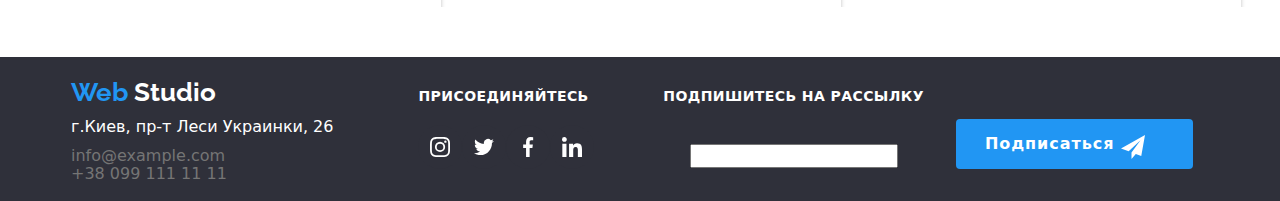
==== commit 15ebd1a9: "27.07.20 remarks" ====
--- a/portfolio.html
+++ b/portfolio.html
@@ -36,14 +36,14 @@
         <!-- contacts list -->
         <ul class=" contacts-list">
           <li class="auth-nav">
-            <a href="mailto:info@devstudio.com" class="link">
+            <a href="mailto:info@devstudio.com" class="auth-link">
               <svg class="icon" width="16" height="11.2">
                 <use href="./images/sprite.svg#icon-envelope"></use>
               </svg>
               info@devstudio.com</a>
           </li>
           <li class="auth-nav">
-            <a href="tel:+38096111111" class="link">
+            <a href="tel:+38096111111" class="auth-link">
               <svg class="icon phone" width="10" height="15">
                 <use href="./images/sprite.svg#icon-smartphone"></use>
               </svg>
@@ -84,172 +84,251 @@
           <!-- <h2>Контент</h2> -->
           <div class="features-container">
             <ul class="features-list">
-              <li class="item">
-                <a class="link" href="./blank.html"></a
-                ><img
+              <div class="feature-thumb">
+                <li class="item">
+                  <a class="link" href="./blank.html"></a
+                  ><img
                   class="link-img"
                   src="./images/poster1.jpg"
-                  alt="photo"
-                />
-                <p class="feature-description">
-                  Технокряк это современная площадка распространения коронавируса.
-                  Компании используют эту платформу для цифрового шпионажа и атак на
-                  защищённые сервера конкурентов.
-                </p>
-                <ul>
-                  <li><h3 class="features-title">Технокряк</h3></li>
-                  <li><p class="feature-type">Веб-сайт</p></li>
-                </ul>
-              </li>
-              <li class="item">
-                <a class="link" href="./blank.html"></a><img class="img-link" src="./images/poster2.jpg" alt="photo" />
-                <p class="feature-description">
-                  Технокряк это современная площадка распространения коронавируса.
-                  Компании используют эту платформу для цифрового шпионажа и атак на
-                  защищённые сервера конкурентов.
-                </p>
-                <ul class="list">
-                  <li><h3 class="features-title">Постер New Orlean vs Golden Star</h3></li>
-                  <li><p class="feature-type">Дизайн</p></li>
-                </ul>
-              </li>
-              <li class="item">
-                <a class="link" href="./blank.html"></a><img class="img-link" src="./images/poster3.jpg" alt="photo" />
-                <p class="feature-description">
-                  Технокряк это современная площадка распространения коронавируса.
-                  Компании используют эту платформу для цифрового шпионажа и атак на
-                  защищённые сервера конкурентов.
-                </p>
-                <ul class="list">
-                <li><h3 class="features-title">Ресторан Seafood</h3></li>
-                <li><p class="feature-type">Приложение</p></li>
-                </ul>
-              </li>
-              <li class="item">
-                <a class="link" href="./blank.html"></a><img class="img-link" src="./images/poster4.jpg" alt="photo" />
-                <h3 class="features-title">Проект Prime</h3>
-                <p class="feature-description">
-                  Технокряк это современная площадка распространения коронавируса.
-                  Компании используют эту платформу для цифрового шпионажа и атак на
-                  защищённые сервера конкурентов.
-                </p>
-                <p class="feature-type">Маркетинг</p>
-              </li>
-              <li class="item">
-                <a class="link" href="./blank.html"></a><img class="img-link" src="./images/poster5.jpg" alt="photo" />
-                <h3 class="features-title">Проект Boxes</h3>
-                <p class="feature-description">
-                  Технокряк это современная площадка распространения коронавируса.
-                  Компании используют эту платформу для цифрового шпионажа и атак на
-                  защищённые сервера конкурентов.
-                </p>
-                <p class="feature-type">Приложение</p>
-              </li>
-              <li class="item">
-                <a class="link" href="./blank.html"></a><img class="img-link" src="./images/poster6.jpg" alt="photo" />
-                <h3 class="features-title">Inspiration has no Borders</h3>
-                <p class="feature-description">
-                  Технокряк это современная площадка распространения коронавируса.
-                  Компании используют эту платформу для цифрового шпионажа и атак на
-                  защищённые сервера конкурентов.
-                </p>
-                <p class="feature-type">Веб-сайт</p>
-              </li>
-              <li class="item">
-                <a class="link" href="./blank.html"></a><img class="img-link" src="./images/poster7.jpg" alt="photo" />
-                <h3 class="features-title">Издание Limited Edition</h3>
-                <p class="feature-description">
-                  Технокряк это современная площадка распространения коронавируса.
-                  Компании используют эту платформу для цифрового шпионажа и атак на
-                  защищённые сервера конкурентов.
-                </p>
-                <p class="feature-type">Дизайн</p>
-              </li>
-              <li class="item">
-                <a class="link" href="./blank.html"></a><img class="img-link" src="./images/poster8.jpg" alt="photo" />
-                <h3 class="features-title">Проект LAB</h3>
-                <p class="feature-description">
-                  Технокряк это современная площадка распространения коронавируса.
-                  Компании используют эту платформу для цифрового шпионажа и атак на
-                  защищённые сервера конкурентов.
-                </p>
-                <p class="feature-type">Маркетинг</p>
-              </li>
-              <li class="item">
-                <a class="link" href="./blank.html"></a><img class="img-link" src="./images/poster9.jpg" alt="photo" />
-                <h3 class="features-title">Growing Business</h3>
-                <p class="feature-description">
-                  Технокряк это современная площадка распространения коронавируса.
-                  Компании используют эту платформу для цифрового шпионажа и атак на
-                  защищённые сервера конкурентов.
-                </p>
-                <p class="feature-type">Приложение</p>
-              </li>
+                  alt="photo"/>
+                  <div class="feature-overlay">
+                    <p class="feature-description">
+                      Технокряк это современная площадка распространения коронавируса.
+                      Компании используют эту платформу для цифрового шпионажа и атак на
+                      защищённые сервера конкурентов.
+                    </p>
+                  </div>
+                  <ul class="features">
+                    <li><h3 class="features-title">Технокряк</h3></li>
+                    <li><p class="feature-type">Веб-сайт</p></li>
+                  </ul>
+                </li>
+              </div>
+              <div class="feature-thumb">
+                <li class="item">
+                  <a class="link" href="./blank.html"></a><img class="link-img" src="./images/poster2.jpg" alt="photo" />
+                  <div class="feature-overlay">
+                    <p class="feature-description">
+                      Технокряк это современная площадка распространения коронавируса.
+                      Компании используют эту платформу для цифрового шпионажа и атак на
+                      защищённые сервера конкурентов.
+                    </p>
+                  </div>
+                  <ul class="features">
+                    <li>
+                      <h3 class="features-title">Постер NewOrlean vs GoldenStar</h3>
+                    </li>
+                    <li>
+                      <p class="feature-type">Дизайн</p>
+                    </li>
+                  </ul>
+                </li>
+              </div>
+              <div class="feature-thumb">
+                <li class="item">
+                  <a class="link" href="./blank.html"></a><img class="link-img" src="./images/poster3.jpg" alt="photo" />
+                  <div class="feature-overlay">
+                    <p class="feature-description">
+                      Технокряк это современная площадка распространения коронавируса.
+                      Компании используют эту платформу для цифрового шпионажа и атак на
+                      защищённые сервера конкурентов.
+                    </p>
+                  </div>
+                  <ul class="features">
+                    <li>
+                      <h3 class="features-title">Ресторан Seafood</h3>
+                    </li>
+                    <li>
+                      <p class="feature-type">Приложение</p>
+                    </li>
+                  </ul>
+                </li>
+              </div>
+              <div class="feature-thumb">
+                <li class="item">
+                  <a class="link" href="./blank.html"></a><img class="link-img" src="./images/poster4.jpg" alt="photo" />
+                  <div class="feature-overlay">
+                    <p class="feature-description">
+                      Технокряк это современная площадка распространения коронавируса.
+                      Компании используют эту платформу для цифрового шпионажа и атак на
+                      защищённые сервера конкурентов.
+                    </p>
+                  </div>
+                  <ul class="features">
+                    <li>
+                      <h3 class="features-title">Проект Prime</h3>
+                    </li>
+                    <li>
+                      <p class="feature-type">Маркетинг/p>
+                    </li>
+                  </ul>
+                </li>
+              </div>
+              <div class="feature-thumb">
+                <li class="item">
+                  <a class="link" href="./blank.html"></a><img class="link-img" src="./images/poster5.jpg" alt="photo" />
+                  <div class="feature-overlay">
+                    <p class="feature-description">
+                      Технокряк это современная площадка распространения коронавируса.
+                      Компании используют эту платформу для цифрового шпионажа и атак на
+                      защищённые сервера конкурентов.
+                    </p>
+                  </div>
+                  <ul class="features">
+                    <li>
+                      <h3 class="features-title">Проект Boxes</h3>
+                    </li>
+                    <li>
+                      <p class="feature-type">Приложение</p>
+                    </li>
+                  </ul>
+                </li>
+              </div>
+              <div class="feature-thumb">
+                <li class="item">
+                  <a class="link" href="./blank.html"></a><img class="link-img" src="./images/poster6.jpg" alt="photo" />
+                  <div class="feature-overlay">
+                    <p class="feature-description">
+                      Технокряк это современная площадка распространения коронавируса.
+                      Компании используют эту платформу для цифрового шпионажа и атак на
+                      защищённые сервера конкурентов.
+                    </p>
+                  </div>
+                  <ul class="features">
+                    <li>
+                      <h3 class="features-title">Inspiration has no borders</h3>
+                    </li>
+                    <li>
+                      <p class="feature-type">Веб-сайт</p>
+                    </li>
+                  </ul>
+                </li>
+              </div>
+              <div class="feature-thumb">
+                <li class="item">
+                  <a class="link" href="./blank.html"></a><img class="link-img" src="./images/poster7.jpg" alt="photo" />
+                  <div class="feature-overlay">
+                    <p class="feature-description">
+                      Технокряк это современная площадка распространения коронавируса.
+                      Компании используют эту платформу для цифрового шпионажа и атак на
+                      защищённые сервера конкурентов.
+                    </p>
+                  </div>
+                  <ul class="features">
+                    <li>
+                      <h3 class="features-title">Издание Limited Edition</h3>
+                    </li>
+                    <li>
+                      <p class="feature-type">Дизайн</p>
+                    </li>
+                  </ul>
+                </li>
+              </div>
+              <div class="feature-thumb">
+                <li class="item">
+                  <a class="link" href="./blank.html"></a><img class="link-img" src="./images/poster8.jpg" alt="photo" />
+                  <div class="feature-overlay">
+                    <p class="feature-description">
+                      Технокряк это современная площадка распространения коронавируса.
+                      Компании используют эту платформу для цифрового шпионажа и атак на
+                      защищённые сервера конкурентов.
+                    </p>
+                  </div>
+                  <ul class="features">
+                    <li>
+                      <h3 class="features-title">Проект LAB</h3>
+                    </li>
+                    <li>
+                      <p class="feature-type">Маркетинг</p>
+                    </li>
+                  </ul>
+                </li>
+              </div>
+              <div class="feature-thumb">
+                <li class="item">
+                  <a class="link" href="./blank.html"></a><img class="link-img" src="./images/poster9.jpg" alt="photo" />
+                  <div class="feature-overlay">
+                    <p class="feature-description">
+                      Технокряк это современная площадка распространения коронавируса.
+                      Компании используют эту платформу для цифрового шпионажа и атак на
+                      защищённые сервера конкурентов.
+                    </p>
+                  </div>
+                  <ul class="features">
+                    <li>
+                      <h3 class="features-title">Growing Business</h3>
+                    </li>
+                    <li>
+                      <p class="feature-type">Приложение</p>
+                    </li>
+                  </ul>
+                </li>
+              </div>
             </ul>
           </div>
        </div>
       </section>
     </main>
-    <footer class="footer">
-      <div class="container">
-        <div class="left-container">
-          <a class="logo" href="./index.html"><span class="part-logo">Web </span><span
-              class="part-logo-footer">Studio</span>
-          </a>
-          <address class="contacts">
-            <p class="address"> г.Киев, пр-т Леси Украинки, 26</p>
-            <a class="link" href="mailito:info@devstudio.com">info@example.com</a>
-            <a class="link" href="tel:+380991111111">+38 099 111 11 11</a>
-          </address>
-        </div>
-        </section>
-
-        <section class="join">
-          <h4 class="title">Присоединяйтесь</h4>
-          <ul class="social-link-list">
-            <li class="social-item">
-              <a class="link" aria-label=" https://www.instagram.com/?hl=ru" href="./blank.html"><svg class="icon"
-                  width="44" height="44">
-                  <use href="./images/sprite.svg#icon-inst"></use>
-                </svg>
+        <footer class="footer">
+          <div class="container">
+            <div class="left-container">
+              <a class="logo" href="./index.html"><span class="part-logo">Web </span><span
+                  class="part-logo-footer">Studio</span>
               </a>
-            </li>
-            <li class="social-item">
-              <a class="link" aria-label=" https://www.instagram.com/?hl=ru" href="./blank.html"><svg class="icon"
-                  width="44" height="44">
-                  <use href="./images/sprite.svg#icon-twitter"></use>
-                </svg>
-              </a>
-            </li>
-            <li class="social-item">
-              <a class="link" aria-label=" https://www.instagram.com/?hl=ru" href="./blank.html"><svg class="icon"
-                  width="44" height="44">
-                  <use href="./images/sprite.svg#icon-facebook"></use>
-                </svg>
-              </a>
-            </li>
-            <li class="social-item">
-              <a class="link" aria-label=" https://www.instagram.com/?hl=ru" href="./blank.html"><svg class="icon"
-                  width="44" height="44">
-                  <use href="./images/sprite.svg#icon-linkedin"></use>
-                </svg>
-              </a>
-            </li>
-          </ul>
-        </section>
-        <div class="right-container">
-          <div class="title-container">
-            <h4 class="title">Подпишитесь на рассылку</h4><br>
-            <input type="email">
+              <address class="contacts">
+                <p class="address"> г.Киев, пр-т Леси Украинки, 26</p>
+                <a class="contact-link" href="mailito:info@devstudio.com">info@example.com</a>
+                <a class="contact-link" href="tel:+380991111111">+38 099 111 11 11</a>
+              </address>
+            </div>
+            </section>
+        
+            <section class="join">
+              <h4 class="join-title">Присоединяйтесь</h4>
+              <ul class="join-social-link-list">
+                <li class="join-social-item">
+                  <a class="join-link" aria-label=" https://www.instagram.com/?hl=ru" href="./blank.html">
+                    <svg class="join-icon" width="20" height="20">
+                      <use href="./images/sprite.svg#icon-instagram"></use>
+                    </svg>
+                  </a>
+                </li>
+                <li class="join-social-item">
+                  <a class="join-link" aria-label="https://twitter.com/?lang=ru" href="./blank.html"><svg class="icon"
+                      width="20" height="20">
+                      <use href="./images/sprite.svg#icon-twitter"></use>
+                    </svg>
+                  </a>
+                </li>
+                <li class="join-social-item">
+                  <a class="join-link" aria-label=" https://www.facebook.com/" href="./blank.html"><svg class="icon" width="20"
+                      height="20">
+                      <use href="./images/sprite.svg#icon-facebook"></use>
+                    </svg>
+                  </a>
+                </li>
+                <li class="join-social-item">
+                  <a class="join-link" aria-label="https://www.linkedin.com/" href="./blank.html"><svg class="icon" width="20"
+                      height="20">
+                      <use href="./images/sprite.svg#icon-linkedin"></use>
+                    </svg>
+                  </a>
+                </li>
+              </ul>
+            </section>
+            <div class="right-container">
+              <div class="title-container">
+                <h4 class="title">Подпишитесь на рассылку</h4><br>
+                <input type="email">
+              </div>
+              <div class="sign-container">
+                <a class="sign" href="./blank.html">
+                  Подписаться
+                </a>
+              </div>
+        
+            </div>
           </div>
-          <div class="sign-container">
-            <a class="sign" href="./blank.html">
-              Подписаться
-            </a>
-          </div>
-
-        </div>
-      </div>
-    </footer>
+        </footer>
   </body>
 </html>
--- a/css/styles.css
+++ b/css/styles.css
@@ -77,6 +77,9 @@
   line-height: 1.19;
   margin-right: 85px;
   color: var(--accent-color);
+  transition-property: color, fill;
+  transition-duration: 250ms;
+  transition-timing-function: cubic-bezier(0.4, 0, 0.2, 1);
   /* identical to box height */
 }
 
@@ -130,10 +133,42 @@
 .header .link {
 padding-top: 30px;
 padding-bottom: 30px;
+transition-property: color, fill;
+transition-duration: 250ms;
+transition-timing-function: cubic-bezier(0.4, 0, 0.2, 1); 
+position: relative;
+color:currentColor;
+
+
+}
+
+.header .link::after {
+content: "";
+display: inline-block;
+width: 100%;
+height: 4px;
+border-radius: 2px;
+background-color: var(--accent-color);
+overflow: hidden;
+position: absolute;
+left: 0px;
+bottom: 0px;
+opacity: 0;
+transition-property: color, fill;
+transition-duration: 250ms;
+transition-timing-function: cubic-bezier(0.4, 0, 0.2, 1);
+color: var(--accent-color)
+}
+
+.header .link:hover::after {
+  opacity: 1;
 }
 
 .header .link-current {
-  color: var(--accent-color)
+  transition-property: color, fill;
+  transition-duration: 250ms;
+  transition-timing-function: cubic-bezier(0.4, 0, 0.2, 1);
+  color: var(--accent-color);
 }
 
 .list-item {
@@ -160,32 +195,36 @@
   padding-bottom: 32px;
 }
 
-.auth-nav .link {
-  display: block;
+.auth-nav .auth-link {
+  display: inline-block;
   text-decoration: none;
   font-weight: 500;
   font-size: 14px;
   line-height: 1.14;
   letter-spacing: 0.02em;
   color: #757575;
+  transition-property: color, fill;
+  transition-duration: 250ms;
+  transition-timing-function: cubic-bezier(0.4, 0, 0.2, 1);
   /*   transition-property: color;
   transition-duration: 250ms;
   transition-timing-function: cubic-bezier(0.4, 0, 0.2, 1); */
 }
 
 .auth-nav .icon,
-.link {
+.auth-link {
   transition-property: color, fill;
   transition-duration: 250ms;
   transition-timing-function: cubic-bezier(0.4, 0, 0.2, 1);
 }
+
 .phone {
   position: relative;
   top: 2px;
 }
 
-.auth-nav .link:hover,
-.auth-nav .link:hover svg {
+.auth-nav .auth-link:hover,
+.auth-nav .auth-link:hover svg {
   fill: var(--accent-color);
   color: var(--accent-color);
 }
@@ -345,6 +384,7 @@
 
 .duties .duties-title {
   display: flex;
+  width: 370px;
   min-height: 70px;
   font-weight: 700;
   font-size: 14px;
@@ -353,15 +393,16 @@
   text-transform: uppercase;
   background-color: rgba(47, 48, 58, 0.8);
   color: #ffffff;
+  position: absolute;
+  bottom: 0;
+  left: 0;
 }
 
 .duties .item {
   display: flex;
   flex-direction: column;
-  border-top-left-radius: 4px;
-  border-top-right-radius: 4px;
-  overflow: hidden;
   min-width: 370px;
+  position: relative;
 }
 .duties .item:not(:nth-last-child(-n + 1)) {
   margin-right: 30px;
@@ -407,8 +448,7 @@
   overflow: hidden;
   min-width: 270px;
   box-shadow: 0px 2px 1px rgba(0, 0, 0, 0.2), 0px 1px 1px rgba(0, 0, 0, 0.14),
-    0px 1px 3px rgba(0, 0, 0, 0.12);
-  border-radius: 4px;
+  0px 1px 3px rgba(0, 0, 0, 0.12);
 }
 .employees .name {
   font-weight: 500;
@@ -431,42 +471,50 @@
 .employees .social-link-list {
   list-style: none;
   display: flex;
-  max-width: 206px;
-  margin: auto;
+  width: 206px;
+  margin: 24px 32px;
 }
 
 .social-link-list .social-item {
   display: flex;
-  margin: auto;
+ 
 }
 
 .social-item .link {
-  display: inline-block;
+  display: flex;
+  width: 44px;
+  height: 44px;
   border-radius: 50%;
-  color: var(--description-text-color);
-  transition: all 1s ease-in-out;
+  color: var(--primary-white-color);
+  transition-property: color, fill;
+  transition-duration: 250ms;
+  transition-timing-function: cubic-bezier(0.4, 0, 0.2, 1);
   background-color: var(--primary-white-color);
+  align-content: center;
+  justify-content: center;
+  align-items: center;
 }
 
 .social-item .link:hover,
-.social-item .link:focus
-{ color: var(--accent-color);
+.social-item .link:focus {
   background-color: var(--accent-color);
 }
 
 .social-item .icon {
-  display: inline-block;
+  fill: var(--description-text-color);
+  color: currentColor;
+  transition-property: color, fill;
+  transition-duration: 250ms;
+  transition-timing-function: cubic-bezier(0.4, 0, 0.2, 1);
+}
+
+.link:hover .icon, 
+.link:focus .icon {
   fill: var(--primary-white-color);
-  color: var(--description-text-color);
-}
-
-.link:hover .icon
- {
-  fill: var(--accent-color);
-  color: var(--accent-color);
-}
-
-
+  transition-property: color, fill;
+  transition-duration: 250ms;
+  transition-timing-function: cubic-bezier(0.4, 0, 0.2, 1);
+}
 
 .customers {
   padding-top: 94px;
@@ -490,40 +538,45 @@
   display: flex;
   margin-top: 50px;
 }
+
 .customers-list .item {
   display: flex;
   margin: auto;
-  fill: #AFB1B8;
-  outline: solid 1px #AFB1B8;
-  border-radius: 4px;
+  border: 1px solid var(--description-text-color);
+  border-radius: 3px;
+  box-shadow: inset 0px 4px 4px rgba(0, 0, 0, 0.25);
+  backdrop-filter: blur(4px);
 }
 .customers-list .item:not(:nth-last-child(-n + 1)) {
   margin-right: 30px;
 }
 .customers-list .customer-link {
   display: inline-flex;
-  border-radius: 50%;
+  margin: auto;
+  height: 90px;
   margin: auto;
   color: var(--description-text-color);
-  transition: all 1s ease-in-out;
+  transition-property: color, fill;
+  transition-duration: 250ms;
+  transition-timing-function: cubic-bezier(0.4, 0, 0.2, 1);
   background-color: var(--primary-white-color);
-
-}
-
-.customers-list .icon {
- color: var(--description-text-color);
- transition: fill 1s ease-in-out;
+}
+
+.customer-link .icon {
+ fill: var(--description-text-color);
+  transition-property: color, fill;
+  transition-duration: 250ms;
+  transition-timing-function: cubic-bezier(0.4, 0, 0.2, 1);
 }
 
 
 .customer-link:hover {
   color: var(--accent-color);
-  
-  
 }
 
 .customer-link:hover .icon {
   fill: var(--accent-color);
+  border: 1px solid var(--accent-color);
 }
 
 /* Button container */
@@ -746,27 +799,61 @@
 
 .features-list .item {
   min-width: calc((100% - 60px) / 3);
-  max-width: 370px;
+  width: 370px;
   margin-right: 30px;
   margin-bottom: 30px;
-  overflow: hidden;
   box-shadow: 0px 4px 4px rgba(0, 0, 0, 0.25);
+  
 }
 
 .features-list .item:nth-last-child(-n + 3) {
   margin-bottom: 0px;
 }
+
 .features-list .item:nth-child(3n) {
   margin-right: 0px;
 }
 
+.feature-thumb {
+ position: relative;
+ margin: 0 auto;
+ overflow: hidden;
+ 
+}
+
+.feature-overlay {
+ position: absolute;
+ width: 370px;
+ height: 294px;
+ background-color: var(--accent-color);
+ padding: 0px;
+ top: 0px;
+ left: 0px;
+ transform: translateY(100%);
+ transition: transform 250ms cubic-bezier(0.4, 0, 0.2, 1);
+ margin: 0 auto;
+ opacity: 0;
+}
+
+.feature-thumb:hover .feature-overlay{
+  transform: translateY(0%); 
+  opacity: 0.9;
+}
+
+.feature-description:hover {
+  color: var(--primary-white-color);
+  text-align: center;
+  opacity: 1;
+}
+
 .feature-description {
-  display: none;
+  display: inline-block;
   font-weight: 400;
   font-size: 18px;
   line-height: 1.56;
-  /* or 156% */
-  color: #ffffff;
+  color: var(--title-text-color);
+  padding: 40px;
+  opacity: 0px;
 }
 
 .features-list .features-title {
@@ -776,6 +863,7 @@
   /* identical to box height, or 200% */
   letter-spacing: 0.06em;
   padding: 20px 24px 5px 24px;
+  text-align: left;
 }
 
 .features-list .feature-type {
@@ -784,6 +872,7 @@
   /* identical to box height, or 187% */
   color: #757575;
   padding: 0px 24px 20px 24px;
+  text-align: left;
 }
 
 .features-list .list{
@@ -844,7 +933,6 @@
 
 .footer .container {
   display: flex;
-  
   max-width: 1200px;
   min-height: 80px;
   align-items: center;
@@ -859,8 +947,31 @@
 color: var(--primary-white-color);
 }
 
-.footer .link {
+.footer .part-logo {
+  color: var(--accent-color);
+}
+
+.footer .part-logo-footer {
+  color: var(--primary-white-color);
+}
+
+.footer .part-logo-footer:hover,
+.footer .part-logo-footer:focus {
+  color: var(--accent-color);
+}
+
+.footer .part-logo:active,
+.footer .part-logo-footer:active {
+  color: crimson;
+}
+
+.footer .contact-link {
   color: var(--description-text-color);
+}
+
+.footer .contact-link:hover,
+.footer .contact-link:focus {
+  color: var(--accent-color);
 }
 
 .footer .join {
@@ -869,7 +980,7 @@
   margin-top: 10px;
 }
 
-.join .title { 
+.join .join-title { 
   font-weight: 700;
   font-size: 14px;
   line-height: 1.14;
@@ -879,46 +990,53 @@
   margin-bottom: 20px;
 }
 
-.join .social-link-list {
-  display: flex;
-  min-width: 207px;
-  min-height: 65px;
-}
-.join .social-link-list > li {
-  min-width: 44px;
-  min-height: 44px;
-  margin: auto;
-  display: flex;
-}
-.join .link {
-  min-width: 44px;
-  min-height: 44px;
-  display: flex;
-  background-color: rgba(255, 255, 255, 0.1);
-  margin: 0 auto;
-}
-.join .link {
-  margin: auto;
-}
-.join .link:hover,
-.join .link:focus {
+.join .join-social-link-list {
+  display: flex;
+  list-style: none;
+  min-width: 206px;
+}
+
+.join-social-link-list .join-social-item {
+  justify-content: center;
+  align-items: center;
+  border-radius: 50%;
+}
+
+.join-social-item .join-link {
+  width: 44px;
+  height: 44px;
+  border-radius: 50%;
+  justify-content: center;
+  align-items: center;
+  display: flex;
+  background-color: #2F303A;
+  fill: var(--primary-white-color);
+  color: var(--primary-white-color);
+  transition-property: color, fill;
+  transition-duration: 250ms;
+  transition-timing-function: cubic-bezier(0.4, 0, 0.2, 1);
+}
+
+.join-social-item .join-link:hover,
+.join-social-item .join-link:focus {
 background-color: var(--accent-color);
 }
 
-.join .link:active {
-color: crimson;
-}
-
-.left-container .address {
-  margin: 10px 0;
-}
-.left-container .link {
-  margin-bottom: 9px;
-}
 .footer .left-container {
   min-width: 231px;
   text-align: left;
 }
+
+.left-container .address {
+  margin: 10px 0;
+}
+.left-container .link {
+  margin-bottom: 9px;
+  transition-property: color, fill;
+  transition-duration: 250ms;
+  transition-timing-function: cubic-bezier(0.4, 0, 0.2, 1);
+}
+
 .left-container .contacts {
   display: flex;
   flex-direction: column;
@@ -949,7 +1067,7 @@
   align-items: center;
   text-decoration: none;
   margin-top: 30px;
-  padding: 10px 13px 10px 28px;
+  padding: 10px 16px 10px 29px;
   min-width: 200px;
   height: 50px;
   border-radius: 4px;
@@ -976,23 +1094,7 @@
   background-repeat: no-repeat;
 }
 
-.footer .part-logo {
-  color: var(--accent-color);
-}
-
-.footer .part-logo-footer {
-  color: var(--primary-white-color);
-}
-
-.footer .part-logo-footer:hover,
-.footer .part-logo-footer:focus {
-  color: var(--accent-color);
-}
-
-.footer .part-logo:active,
-.footer .part-logo-footer:active {
-  color: crimson;
-}
+
 
 
 ul {
